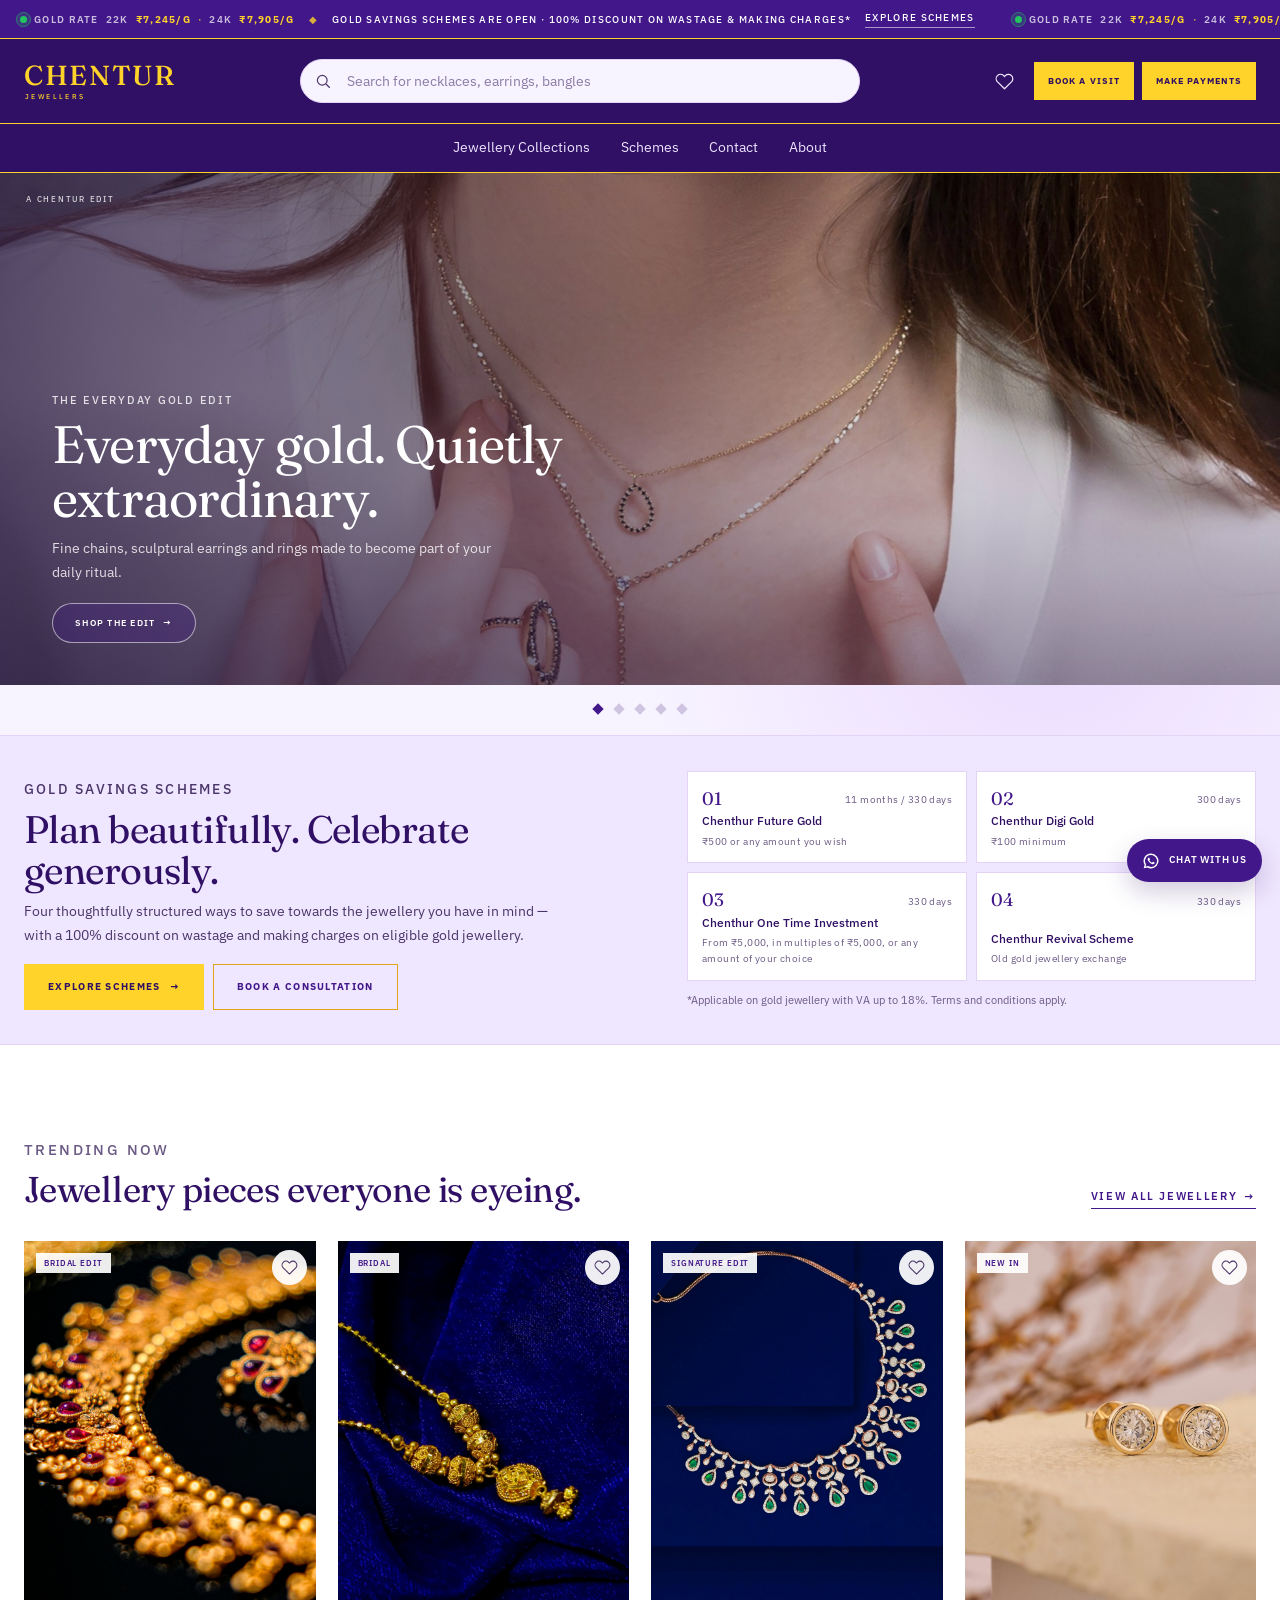
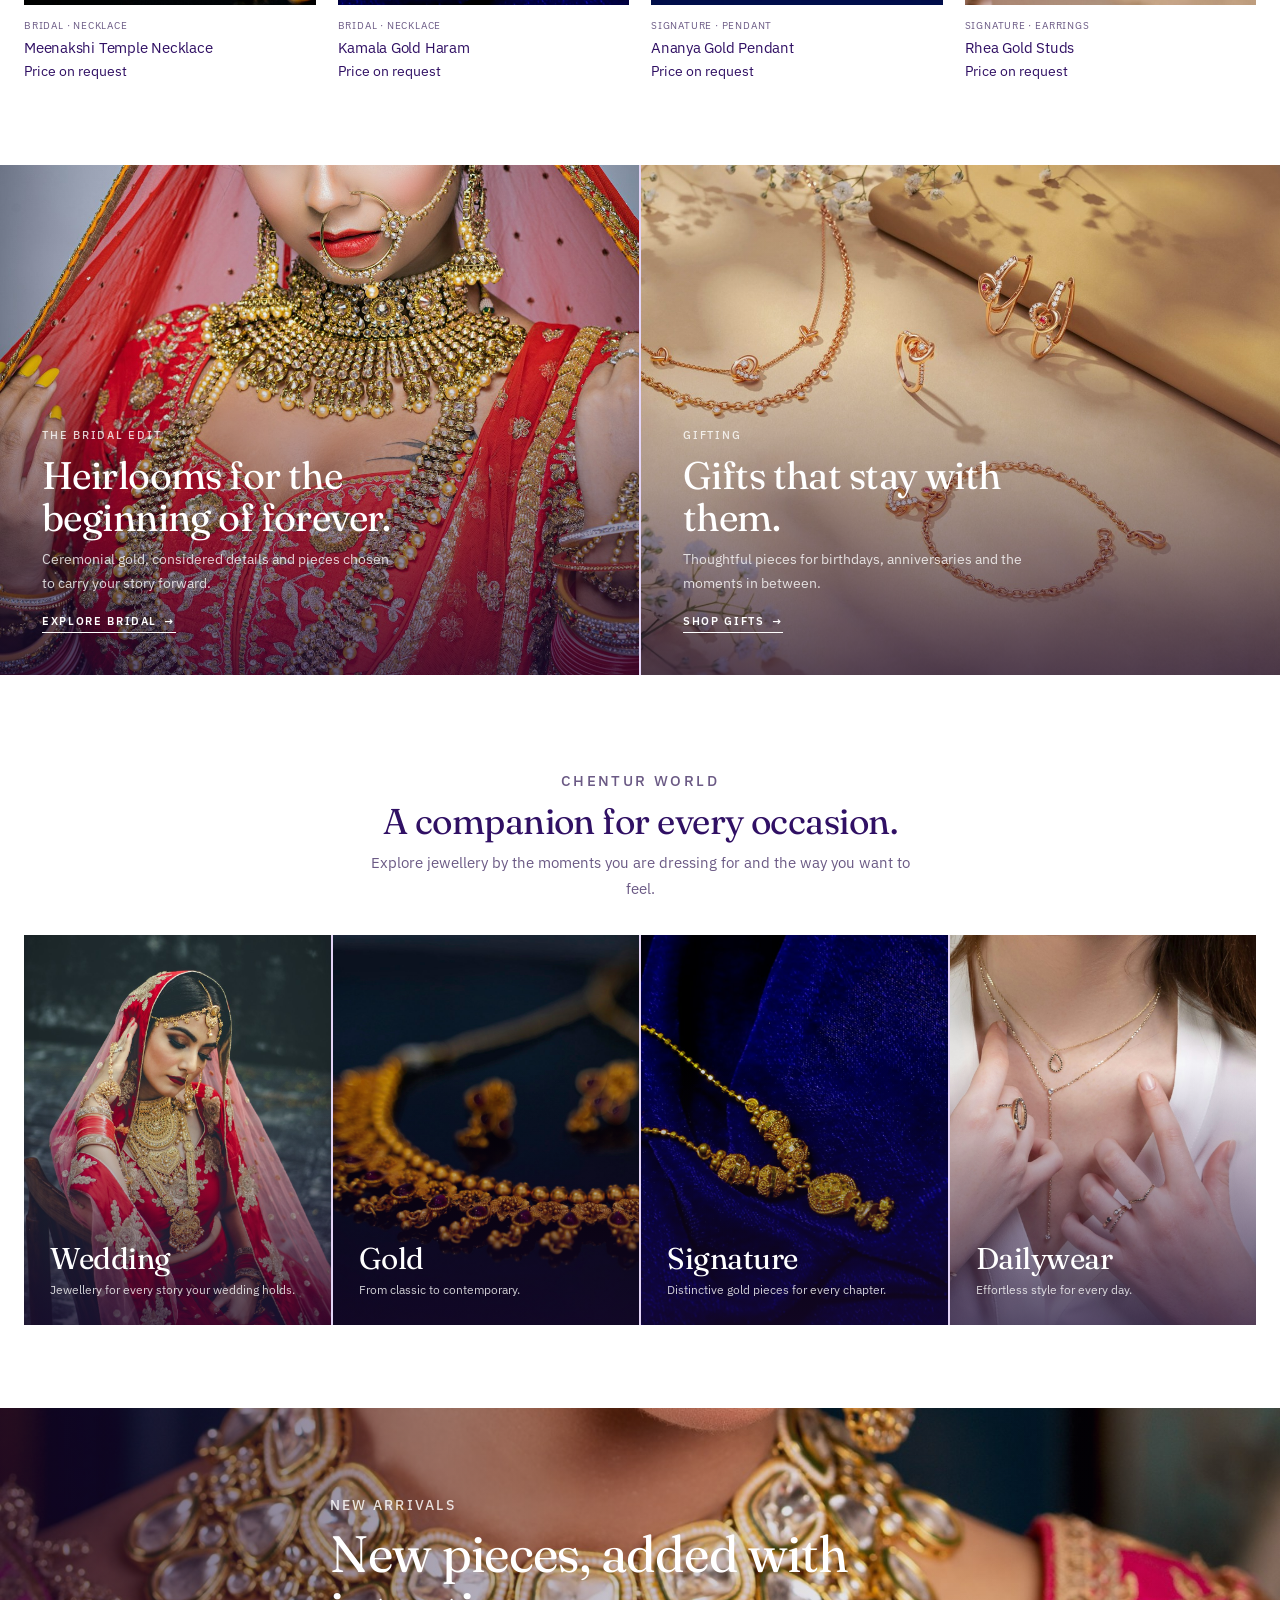
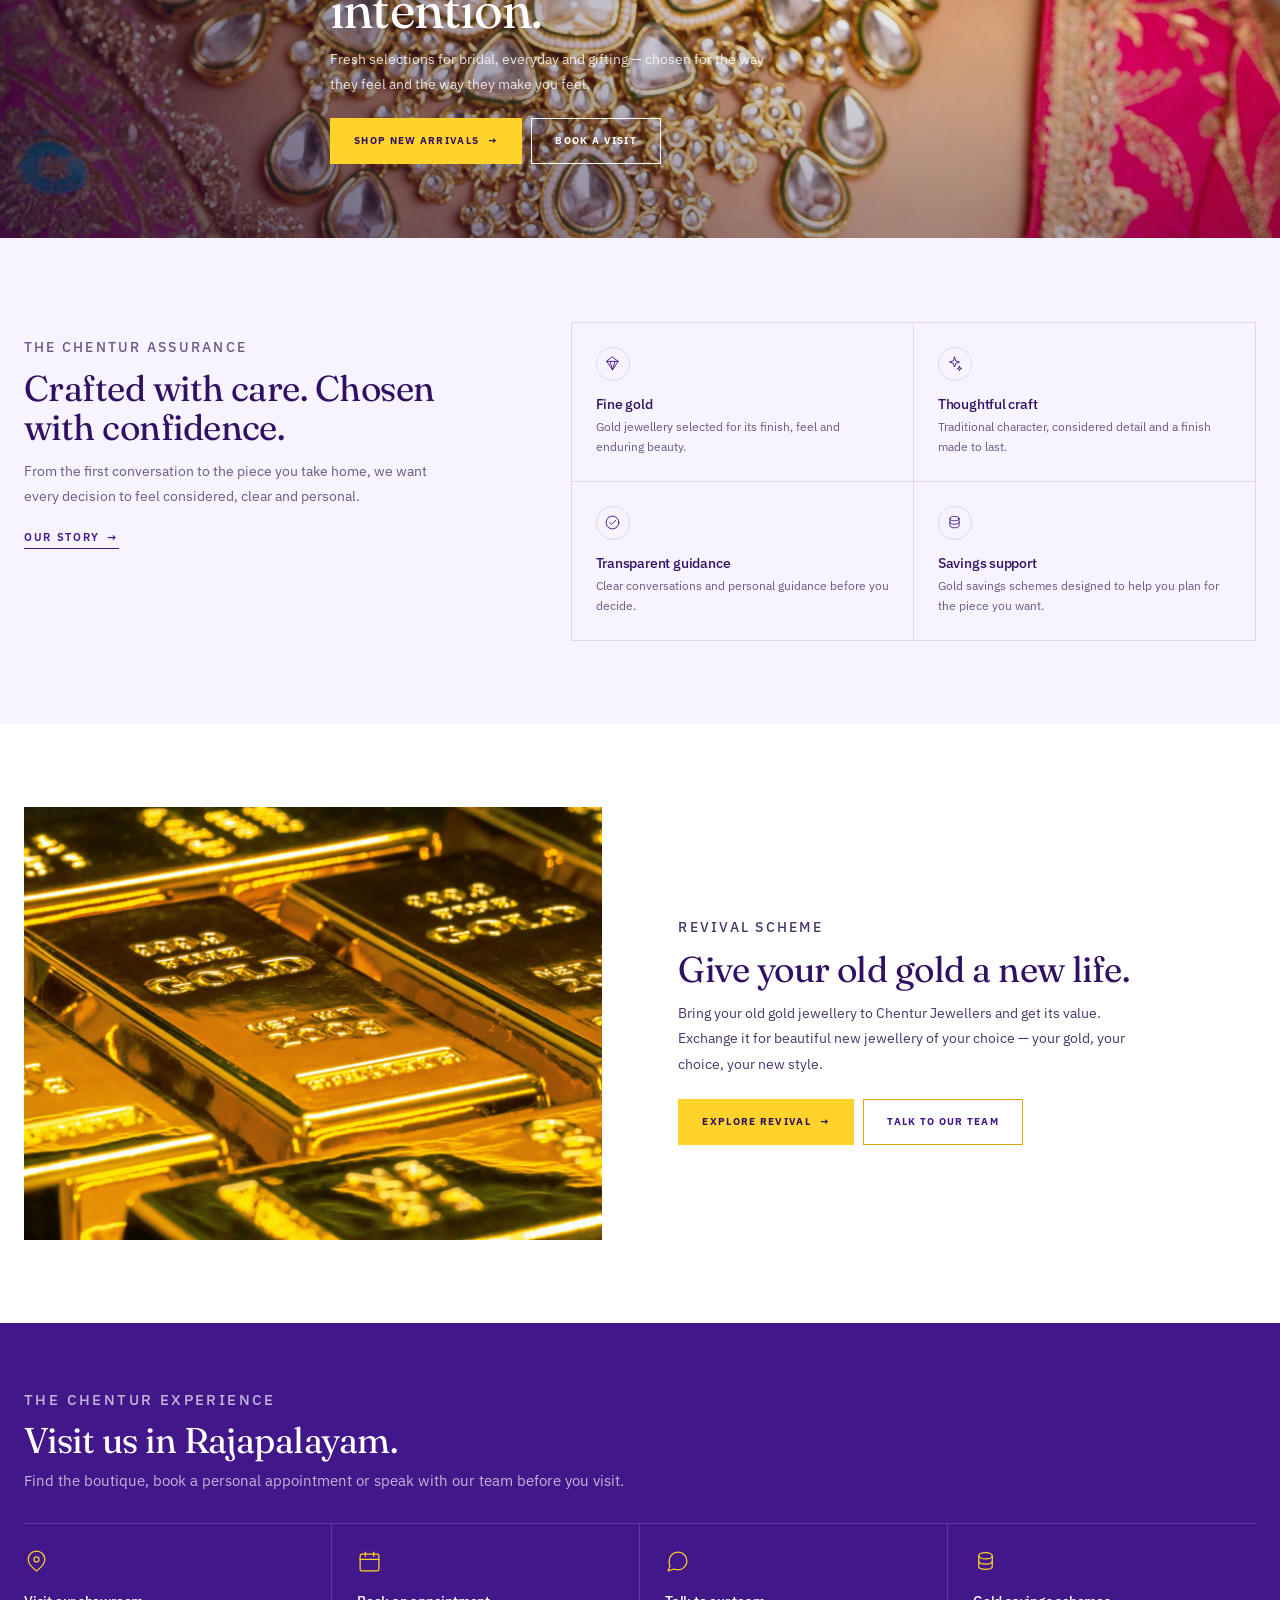
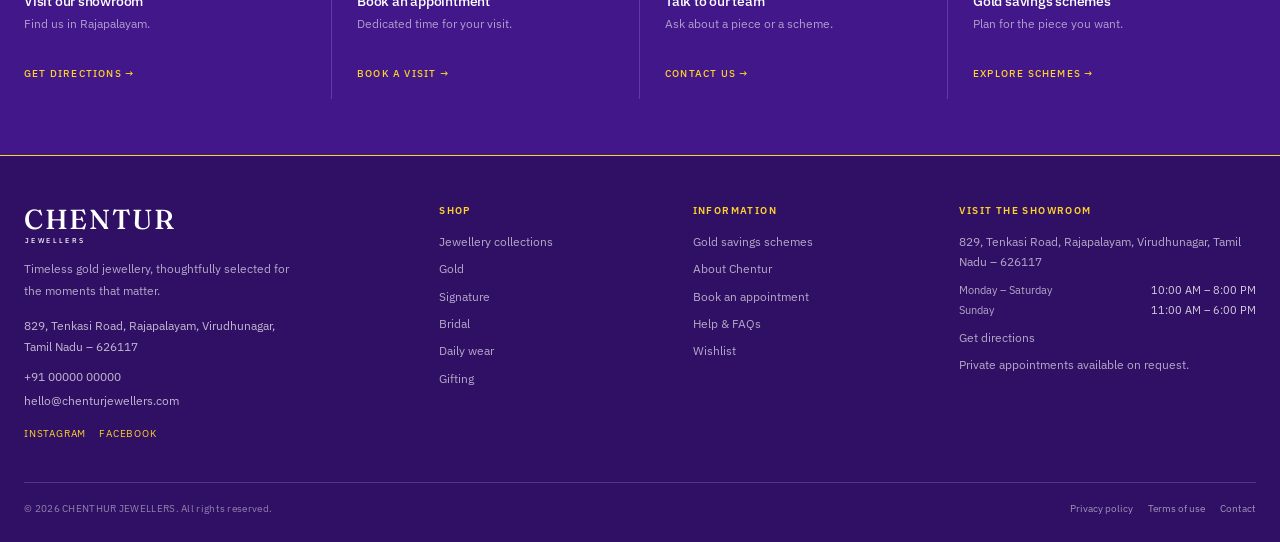
==== index.html @ 298011eb "Initial website upload" ====
<!DOCTYPE html>
<html lang="en">
<head>
  <meta charset="UTF-8">
  <meta name="viewport" content="width=device-width, initial-scale=1.0">
  <meta name="description" content="Chentur Jewellers, Rajapalayam — fine gold jewellery, bridal collections, everyday pieces and gold savings schemes.">
  <meta property="og:title" content="Chentur Jewellers | Fine Gold Jewellery">
  <meta property="og:description" content="Timeless gold jewellery, thoughtfully selected for the moments that matter.">
  <meta property="og:type" content="website">
  <title>Chentur Jewellers | Fine Gold Jewellery, Rajapalayam</title>
  <link rel="icon" type="image/svg+xml" href="assets/images/favicon.svg">
  <link rel="preconnect" href="https://fonts.googleapis.com">
  <link rel="preconnect" href="https://fonts.gstatic.com" crossorigin>
  <link rel="preload" as="image" href="assets/images/home/hero-model-wide.jpg" media="(min-width: 761px)">
  <link rel="preload" as="image" href="assets/images/home/hero-model-mobile.jpg" media="(max-width: 760px)">
  <link href="https://fonts.googleapis.com/css2?family=Fraunces:ital,opsz,wght@0,9..144,400;0,9..144,500;0,9..144,600;1,9..144,400&family=IBM+Plex+Sans:wght@300;400;500;600&family=Nunito+Sans:wght@400;600;700&display=swap" rel="stylesheet">
  <link rel="stylesheet" href="assets/css/main.css">
  <script src="assets/js/content.js" defer></script>
  <script src="assets/js/app.js" defer></script>
</head>
<body data-page="home">
  <div id="site-header"></div>

  <main id="main">
    <section class="hero-carousel" data-hero-carousel aria-roledescription="carousel" aria-label="Featured collections">
      <h1 class="visually-hidden">Fine gold jewellery at Chentur Jewellers, Rajapalayam.</h1>
      <div class="hero-carousel__viewport" data-hero-viewport>
        <div class="hero-track" data-hero-track></div>
      </div>
      <div class="hero-footer">
        <div class="hero-dots" data-hero-dots></div>
        <button class="hero-pause" type="button" data-hero-pause aria-label="Pause automatic slideshow" aria-pressed="false"></button>
      </div>
    </section>

    <section class="scheme-banner">
      <div class="container scheme-banner__inner">
        <div class="scheme-banner__copy">
          <p class="eyebrow">Gold savings schemes</p>
          <h2>Plan beautifully. Celebrate generously.</h2>
          <p>Four thoughtfully structured ways to save towards the jewellery you have in mind — with a 100% discount on wastage and making charges on eligible gold jewellery.</p>
          <div class="scheme-banner__actions">
            <a class="btn btn--primary" href="schemes.html">Explore schemes <span aria-hidden="true">→</span></a>
            <a class="btn btn--outline" href="contact.html">Book a consultation</a>
          </div>
        </div>
        <div>
          <div class="scheme-mini-grid" data-scheme-mini></div>
          <p class="scheme-band-note">*Applicable on gold jewellery with VA up to 18%. Terms and conditions apply.</p>
        </div>
      </div>
    </section>

    <section class="section">
      <div class="container">
        <div class="section-head">
          <div class="section-head__copy">
            <p class="eyebrow">Trending now</p>
            <h2>Jewellery pieces everyone is eyeing.</h2>
          </div>
          <a class="text-link" href="collections.html">View all jewellery <span aria-hidden="true">→</span></a>
        </div>
        <div class="product-rail" data-product-rail="featured"></div>
      </div>
    </section>

    <section class="editorial-duo">
      <a class="editorial-card" href="collections.html?filter=Bridal">
        <img src="assets/images/editorial/bridal.jpg" alt="Bride wearing traditional gold jewellery" width="1200" height="1500" loading="lazy">
        <span class="editorial-card__content">
          <span class="eyebrow">The bridal edit</span>
          <h2>Heirlooms for the beginning of forever.</h2>
          <p>Ceremonial gold, considered details and pieces chosen to carry your story forward.</p>
          <span class="text-link text-link--light">Explore bridal <span aria-hidden="true">→</span></span>
        </span>
      </a>
      <a class="editorial-card" href="collections.html?filter=Gifting">
        <img src="assets/images/editorial/gifting.jpg" alt="Rose gold jewellery set styled with flowers" width="1200" height="900" loading="lazy">
        <span class="editorial-card__content">
          <span class="eyebrow">Gifting</span>
          <h2>Gifts that stay with them.</h2>
          <p>Thoughtful pieces for birthdays, anniversaries and the moments in between.</p>
          <span class="text-link text-link--light">Shop gifts <span aria-hidden="true">→</span></span>
        </span>
      </a>
    </section>

    <section class="section">
      <div class="container">
        <div class="section-head section-head--center">
          <p class="eyebrow">Chentur World</p>
          <h2>A companion for every occasion.</h2>
          <p>Explore jewellery by the moments you are dressing for and the way you want to feel.</p>
        </div>
        <div class="world-grid" data-world></div>
      </div>
    </section>

    <section class="new-arrivals">
      <div class="new-arrivals__media">
        <img src="assets/images/editorial/new-arrivals.jpg" alt="Woman wearing traditional Indian jewellery" width="1600" height="900" loading="lazy">
      </div>
      <div class="new-arrivals__overlay"></div>
      <div class="container new-arrivals__content">
        <p class="eyebrow eyebrow--light">New arrivals</p>
        <h2>New pieces, added with intention.</h2>
        <p>Fresh selections for bridal, everyday and gifting — chosen for the way they feel and the way they make you feel.</p>
        <div class="new-arrivals__actions">
          <a class="btn btn--primary" href="collections.html?sort=newest">Shop new arrivals <span aria-hidden="true">→</span></a>
          <a class="btn btn--light" href="contact.html">Book a visit</a>
        </div>
      </div>
    </section>

    <section class="section assurance-section">
      <div class="container assurance-grid">
        <div class="assurance-intro">
          <p class="eyebrow">The Chentur assurance</p>
          <h2>Crafted with care. Chosen with confidence.</h2>
          <p>From the first conversation to the piece you take home, we want every decision to feel considered, clear and personal.</p>
          <a class="text-link" href="about.html">Our story <span aria-hidden="true">→</span></a>
        </div>
        <div class="assurance-list" data-assurance></div>
      </div>
    </section>

    <section class="section">
      <div class="container revival-grid">
        <div class="revival-media">
          <img src="assets/images/editorial/exchange.jpg" alt="Gold bars on a dark surface" width="1200" height="900" loading="lazy">
        </div>
        <div class="revival-copy">
          <p class="eyebrow">Revival scheme</p>
          <h2>Give your old gold a new life.</h2>
          <p>Bring your old gold jewellery to Chentur Jewellers and get its value. Exchange it for beautiful new jewellery of your choice — your gold, your choice, your new style.</p>
          <div class="revival-actions">
            <a class="btn btn--primary" href="schemes.html#revival">Explore Revival <span aria-hidden="true">→</span></a>
            <a class="btn btn--outline" href="contact.html">Talk to our team</a>
          </div>
        </div>
      </div>
    </section>

    <section class="experience-section">
      <div class="container">
        <div class="section-head">
          <div class="section-head__copy">
            <p class="eyebrow">The Chentur experience</p>
            <h2>Visit us in Rajapalayam.</h2>
            <p>Find the boutique, book a personal appointment or speak with our team before you visit.</p>
          </div>
        </div>
        <div class="experience-grid" data-experience></div>
      </div>
    </section>
  </main>

  <div id="site-footer"></div>
</body>
</html>
---- assets/css/main.css ----
:root {
  --white: #ffffff;
  --paper: #ffffff;
  --cream: #F7F3FF;
  --sand: #EFE6FF;
  --maroon: #42178A;
  --maroon-dark: #6025B5;
  --maroon-deep: #301064;
  --gold: #FFD329;
  --gold-light: #FFD329;
  --ink: #301064;
  --ink-soft: #4A3568;
  --muted: #6B5A85;
  --line: #E3D4F6;
  --line-soft: #F0E8FA;
  --line-dark: rgba(217, 181, 255, 0.22);
  --serif: "Fraunces", Georgia, "Times New Roman", serif;
  --sans: "IBM Plex Sans", "Segoe UI", Tahoma, sans-serif;
  --nav: "Nunito Sans", "IBM Plex Sans", "Segoe UI", sans-serif;
  --container: 1320px;
  --ease: cubic-bezier(0.22, 1, 0.36, 1);
  --shadow-header: 0 4px 24px rgba(48, 16, 100, 0.08);
  --shadow-menu: 0 20px 44px rgba(48, 16, 100, 0.12);
}

*,
*::before,
*::after {
  box-sizing: border-box;
}

html {
  scroll-behavior: smooth;
}

body {
  margin: 0;
  background: var(--white);
  color: var(--ink);
  font-family: var(--sans);
  font-size: 16px;
  font-weight: 400;
  line-height: 1.65;
  -webkit-font-smoothing: antialiased;
  text-rendering: optimizeLegibility;
}

body.menu-open,
body.search-open,
body.filters-open {
  overflow: hidden;
}

h1,
h2,
h3,
h4,
p,
figure,
blockquote,
dl,
dd {
  margin: 0;
}

h1,
h2,
h3,
h4 {
  color: inherit;
  font-family: var(--serif);
  font-weight: 400;
  line-height: 1.08;
  letter-spacing: -0.015em;
}

h1 {
  font-size: clamp(2.6rem, 4.8vw, 4.8rem);
}

h2 {
  font-size: clamp(1.8rem, 2.8vw, 2.8rem);
}

h3 {
  font-size: clamp(1.2rem, 1.8vw, 1.6rem);
}

a {
  color: inherit;
  text-decoration: none;
}

img,
svg {
  display: block;
  max-width: 100%;
}

button,
input,
select,
textarea {
  font: inherit;
}

button {
  color: inherit;
}

button,
a {
  -webkit-tap-highlight-color: transparent;
}

::selection {
  background: var(--maroon);
  color: var(--white);
}

:focus-visible {
  outline: 2px solid var(--maroon);
  outline-offset: 3px;
}

[id] {
  scroll-margin-top: 150px;
}

.container {
  width: min(calc(100% - 48px), var(--container));
  margin-inline: auto;
}

.section {
  padding-block: clamp(56px, 6.5vw, 88px);
}

.section--cream {
  background: var(--cream);
}

.section--sand {
  background: var(--sand);
}

.section--maroon {
  background: var(--maroon-deep);
  color: var(--white);
}

.section-head {
  display: flex;
  align-items: flex-end;
  justify-content: space-between;
  gap: 24px;
  margin-bottom: 32px;
}

.section-head__copy {
  max-width: 620px;
}

.section-head__copy h2 {
  margin-top: 8px;
}

.section-head__copy p {
  margin-top: 8px;
  color: var(--muted);
  font-size: 15px;
  line-height: 1.7;
}

.section-head--center {
  display: block;
  max-width: 720px;
  margin: 0 auto 34px;
  text-align: center;
}

.section-head--center h2 {
  margin-top: 8px;
}

.section-head--center p {
  margin: 10px auto 0;
  max-width: 560px;
  color: var(--muted);
  font-size: 15px;
  line-height: 1.7;
}

.eyebrow {
  color: var(--maroon);
  font-family: var(--sans);
  font-size: 11px;
  font-weight: 500;
  letter-spacing: 0.16em;
  line-height: 1.5;
  text-transform: uppercase;
}

.eyebrow--light {
  color: rgba(255, 255, 255, 0.82);
}

.lede {
  color: var(--ink-soft);
  font-size: clamp(1rem, 1.25vw, 1.08rem);
  line-height: 1.8;
}

.text-link {
  display: inline-flex;
  align-items: center;
  gap: 7px;
  border-bottom: 1px solid currentColor;
  color: var(--maroon);
  font-family: var(--sans);
  font-size: 11px;
  font-weight: 600;
  letter-spacing: 0.15em;
  line-height: 1.3;
  padding-bottom: 4px;
  text-transform: uppercase;
  transition: gap 0.3s var(--ease), color 0.3s var(--ease);
}

.text-link:hover {
  gap: 11px;
  color: var(--maroon-dark);
}

.text-link--light {
  color: var(--white);
}

.text-link--light:hover {
  color: var(--gold-light);
}

.btn {
  display: inline-flex;
  align-items: center;
  justify-content: center;
  gap: 9px;
  min-height: 46px;
  padding: 12px 23px;
  border: 1px solid transparent;
  border-radius: 0;
  background: transparent;
  color: var(--ink);
  cursor: pointer;
  font-family: var(--sans);
  font-size: 10px;
  font-weight: 700;
  letter-spacing: 0.13em;
  line-height: 1.2;
  text-align: center;
  text-transform: uppercase;
  transition:
    background-color 0.3s var(--ease),
    border-color 0.3s var(--ease),
    color 0.3s var(--ease),
    transform 0.3s var(--ease);
}

.btn span {
  transition: transform 0.3s var(--ease);
}

.btn:hover span[aria-hidden="true"] {
  transform: translateX(3px);
}

.btn--primary {
  background: var(--gold);
  border-color: var(--gold);
  color: var(--maroon-deep);
}

.btn--primary:hover {
  background: #DFA51B;
  border-color: #DFA51B;
}

.btn--outline {
  border-color: #DFA51B;
  color: var(--maroon);
}

.btn--outline:hover {
  background: var(--maroon);
  color: var(--white);
}

.btn--light {
  border-color: var(--white);
  color: var(--white);
}

.btn--light:hover {
  background: var(--gold);
  border-color: var(--gold);
  color: var(--maroon-deep);
}

.btn--outline-light {
  border-color: rgba(255, 255, 255, 0.56);
  color: var(--white);
}

.btn--outline-light:hover {
  background: var(--gold);
  border-color: var(--gold);
  color: var(--maroon-deep);
}

.btn--small {
  min-height: 38px;
  padding: 9px 16px;
  font-size: 9px;
}

.btn--block {
  width: 100%;
}

.skip-link {
  position: fixed;
  top: 12px;
  left: 12px;
  z-index: 999;
  transform: translateY(-180%);
  background: var(--white);
  color: var(--ink);
  padding: 10px 14px;
  font-size: 11px;
  letter-spacing: 0.1em;
  text-transform: uppercase;
  transition: transform 0.2s ease;
}

.skip-link:focus {
  transform: translateY(0);
}

#site-header {
  display: contents;
}

.announcement {
  position: relative;
  overflow: hidden;
  border-bottom: 1px solid var(--gold);
  background: var(--maroon);
  color: var(--white);
  font-size: 10px;
  font-weight: 500;
  letter-spacing: 0.13em;
  line-height: 1.5;
  text-transform: uppercase;
}

.announcement__viewport {
  overflow: hidden;
  width: 100%;
}

.announcement__track {
  display: flex;
  width: max-content;
  animation: announcement-scroll 34s linear infinite;
  will-change: transform;
}

.announcement:hover .announcement__track,
.announcement:focus-within .announcement__track {
  animation-play-state: paused;
}

.announcement__group {
  display: flex;
  flex: 0 0 auto;
  align-items: center;
  gap: 14px;
  min-height: 38px;
  padding-inline: 20px;
  white-space: nowrap;
}

.announcement__item,
.announcement__rate {
  display: inline-flex;
  align-items: center;
  gap: 7px;
}

.announcement__rate {
  color: var(--gold);
  font-weight: 600;
}

.announcement__rate strong {
  color: var(--gold);
  font-weight: 700;
}

.announcement__rate-label {
  color: var(--white);
  opacity: 0.72;
}

.announcement__sep {
  color: var(--gold);
  opacity: 0.8;
}

.announcement a {
  flex: 0 0 auto;
  border-bottom: 1px solid rgba(255, 255, 255, 0.55);
  padding-bottom: 2px;
}

.announcement a:hover {
  color: var(--gold-light);
}

.announcement__rate-dot {
  position: relative;
  display: inline-block;
  width: 7px;
  height: 7px;
  flex: 0 0 auto;
  border-radius: 50%;
  background: #22C55E;
  box-shadow: 0 0 0 3px rgba(34, 197, 94, 0.18);
  animation: rate-dot-blink 1.6s ease-in-out infinite;
}

.announcement__rate-dot::before {
  position: absolute;
  inset: -4px;
  border: 1px solid rgba(34, 197, 94, 0.62);
  border-radius: 50%;
  content: "";
  animation: rate-dot-ring 1.6s ease-out infinite;
}

@keyframes announcement-scroll {
  from {
    transform: translate3d(0, 0, 0);
  }

  to {
    transform: translate3d(-33.3333%, 0, 0);
  }
}

@keyframes rate-dot-blink {
  0%,
  100% {
    opacity: 1;
    box-shadow: 0 0 0 3px rgba(34, 197, 94, 0.18);
  }

  50% {
    opacity: 0.45;
    box-shadow: 0 0 0 5px rgba(34, 197, 94, 0.06);
  }
}

@keyframes rate-dot-ring {
  0% {
    transform: scale(0.65);
    opacity: 0.9;
  }

  70%,
  100% {
    transform: scale(1.6);
    opacity: 0;
  }
}

.site-header {
  position: sticky;
  top: 0;
  z-index: 100;
  background: var(--maroon-deep);
  border-bottom: 1px solid var(--gold);
  transition: box-shadow 0.3s var(--ease);
}

.site-header.is-scrolled {
  box-shadow: var(--shadow-header);
}

.header-main {
  height: 84px;
}

.header-main__inner {
  position: relative;
  display: grid;
  grid-template-columns: auto minmax(240px, 1fr) auto;
  align-items: center;
  gap: clamp(20px, 3vw, 44px);
  height: 100%;
}

.brand {
  display: inline-flex;
  flex-direction: column;
  align-items: flex-start;
  color: var(--gold);
  line-height: 1;
}

.brand__name {
  font-family: var(--serif);
  font-size: 1.72rem;
  font-weight: 500;
  letter-spacing: 0.06em;
  line-height: 0.95;
  text-transform: uppercase;
}

.brand__sub {
  margin-top: 5px;
  padding-left: 1px;
  font-family: var(--sans);
  font-size: 7px;
  font-weight: 500;
  letter-spacing: 0.34em;
  line-height: 1;
  text-transform: uppercase;
}

.brand--footer {
  color: var(--white);
}

.header-search {
  position: relative;
  width: min(100%, 560px);
  justify-self: center;
}

.header-search__form {
  display: flex;
  align-items: center;
  height: 44px;
  border: 1px solid var(--line);
  border-radius: 999px;
  background: #F7F3FF;
  overflow: hidden;
}

.header-search__form:focus-within {
  border-color: var(--maroon);
}

.header-search__icon {
  display: grid;
  width: 44px;
  height: 44px;
  flex: 0 0 auto;
  place-items: center;
  border: 0;
  background: transparent;
  color: var(--ink-soft);
  cursor: pointer;
}

.header-search__icon svg {
  width: 18px;
  height: 18px;
  fill: none;
  stroke: currentColor;
  stroke-width: 1.6;
}

.header-search__input {
  width: 100%;
  height: 100%;
  border: 0;
  background: transparent;
  color: var(--ink);
  font-family: var(--sans);
  font-size: 14px;
  outline: 0;
}

.header-search__input::placeholder {
  color: #8C7BA6;
}

.header-search__submit {
  display: none;
}

.search-suggestions {
  position: absolute;
  top: calc(100% + 8px);
  right: 0;
  left: 0;
  z-index: 20;
  display: none;
  max-height: 440px;
  overflow-y: auto;
  border: 1px solid var(--line);
  background: var(--white);
  box-shadow: var(--shadow-menu);
}

.search-suggestions.is-open {
  display: block;
}

.search-suggestion {
  display: flex;
  align-items: center;
  gap: 13px;
  padding: 11px 14px;
  border-bottom: 1px solid var(--line-soft);
  transition: background-color 0.2s ease;
}

.search-suggestion:last-child {
  border-bottom: 0;
}

.search-suggestion:hover {
  background: var(--cream);
}

.search-suggestion img {
  width: 46px;
  height: 56px;
  object-fit: cover;
  background: var(--sand);
}

.search-suggestion span {
  display: flex;
  flex-direction: column;
  gap: 3px;
}

.search-suggestion strong {
  font-family: var(--sans);
  font-size: 13px;
  font-weight: 500;
}

.search-suggestion small {
  color: var(--muted);
  font-size: 11px;
}

.search-suggestion__empty {
  padding: 16px;
  color: var(--muted);
  font-size: 13px;
}

.header-actions {
  display: flex;
  align-items: center;
  gap: 3px;
}

.icon-btn {
  position: relative;
  display: grid;
  width: 42px;
  height: 42px;
  place-items: center;
  border: 0;
  border-radius: 50%;
  background: transparent;
  color: #F3ECFF;
  cursor: pointer;
  transition: background-color 0.25s ease, color 0.25s ease;
}

.icon-btn--search {
  display: none;
}

.icon-btn:hover {
  background: var(--cream);
  color: var(--maroon);
}

.icon-btn svg {
  width: 19px;
  height: 19px;
  fill: none;
  stroke: currentColor;
  stroke-linecap: round;
  stroke-linejoin: round;
  stroke-width: 1.5;
}

.wishlist-count {
  position: absolute;
  top: 5px;
  right: 4px;
  display: grid;
  min-width: 16px;
  height: 16px;
  padding: 0 4px;
  place-items: center;
  border-radius: 999px;
  background: var(--gold);
  color: var(--maroon-deep);
  font-size: 9px;
  font-weight: 600;
  line-height: 1;
}

.wishlist-count[hidden] {
  display: none;
}

.header-visit {
  display: inline-flex;
  align-items: center;
  gap: 7px;
  min-height: 38px;
  margin-left: 5px;
  padding: 8px 14px;
  background: var(--gold);
  color: var(--maroon-deep);
  font-size: 9px;
  font-weight: 700;
  letter-spacing: 0.12em;
  text-transform: uppercase;
  transition: background-color 0.25s ease;
}

.header-visit:hover {
  background: #DFA51B;
}

.header-nav {
  border-top: 1px solid var(--gold);
}

.main-nav {
  display: flex;
  align-items: center;
  justify-content: center;
  gap: clamp(18px, 2.4vw, 34px);
  min-height: 48px;
  margin: 0;
  padding: 0;
  list-style: none;
}

.nav-item {
  display: flex;
  align-items: center;
  height: 48px;
}

.nav-item--has-menu {
  position: static;
}

.nav-link {
  display: inline-flex;
  align-items: center;
  gap: 6px;
  height: 100%;
  border-bottom: 2px solid transparent;
  color: #EDE4FF;
  font-family: var(--sans);
  font-size: 14px;
  font-weight: 400;
  line-height: 1;
  transition: color 0.25s ease, border-color 0.25s ease;
}

.nav-link:hover,
.nav-link[aria-current="page"] {
  color: var(--gold);
  border-bottom-color: var(--gold);
}

.nav-link__badge {
  color: var(--gold);
  font-size: 7px;
  font-weight: 700;
  letter-spacing: 0.08em;
  text-transform: uppercase;
  transform: translateY(-5px);
}

.mega-menu {
  position: absolute;
  top: 100%;
  right: 0;
  left: 0;
  z-index: 5;
  visibility: hidden;
  border-top: 1px solid var(--line-soft);
  border-bottom: 1px solid var(--line);
  background: var(--white);
  box-shadow: var(--shadow-menu);
  opacity: 0;
  transform: translateY(6px);
  transition:
    opacity 0.24s ease,
    transform 0.24s ease,
    visibility 0.24s;
}

.nav-item--has-menu:hover .mega-menu,
.nav-item--has-menu:focus-within .mega-menu {
  visibility: visible;
  opacity: 1;
  transform: translateY(0);
}

.mega-menu__inner {
  display: grid;
  grid-template-columns: minmax(0, 0.8fr) minmax(0, 0.8fr) minmax(250px, 0.7fr);
  gap: clamp(32px, 6vw, 80px);
  padding-block: 34px;
}

.mega-menu__column h3 {
  margin-bottom: 13px;
  color: var(--maroon);
  font-family: var(--sans);
  font-size: 10px;
  font-weight: 600;
  letter-spacing: 0.15em;
  line-height: 1.5;
  text-transform: uppercase;
}

.mega-menu__links {
  display: flex;
  flex-direction: column;
  align-items: flex-start;
  gap: 8px;
}

.mega-menu__links a {
  color: var(--ink-soft);
  font-size: 13px;
  line-height: 1.5;
  transition: color 0.2s ease, padding-left 0.2s ease;
}

.mega-menu__links a:hover {
  padding-left: 4px;
  color: var(--maroon);
}

.mega-menu__feature {
  position: relative;
  display: block;
  height: 262px;
  overflow: hidden;
  background: var(--sand);
}

.mega-menu__feature img {
  position: absolute;
  inset: 0;
  width: 100%;
  height: 100%;
  object-fit: cover;
  transition: transform 0.7s var(--ease);
}

.mega-menu__feature:hover img {
  transform: scale(1.035);
}

.mega-menu__feature::after {
  position: absolute;
  inset: 0;
  background: linear-gradient(0deg, rgba(24, 8, 48, 0.64), transparent 72%);
  content: "";
}

.mega-menu__feature-copy {
  position: absolute;
  right: 20px;
  bottom: 20px;
  left: 20px;
  z-index: 1;
  color: var(--white);
}

.mega-menu__feature-copy .eyebrow {
  color: rgba(255, 255, 255, 0.8);
  font-size: 9px;
}

.mega-menu__feature-copy h4 {
  margin-top: 5px;
  font-size: 22px;
  line-height: 1.1;
}

.nav-toggle {
  display: none;
  width: 40px;
  height: 40px;
  padding: 0;
  border: 0;
  background: transparent;
  color: #F3ECFF;
  cursor: pointer;
}

.nav-toggle span {
  display: block;
  width: 21px;
  height: 1px;
  margin: 5px auto;
  background: currentColor;
  transition:
    transform 0.3s var(--ease),
    opacity 0.3s var(--ease);
}

body.menu-open .nav-toggle span:nth-child(1) {
  transform: translateY(6px) rotate(45deg);
}

body.menu-open .nav-toggle span:nth-child(2) {
  opacity: 0;
}

body.menu-open .nav-toggle span:nth-child(3) {
  transform: translateY(-6px) rotate(-45deg);
}

.mobile-drawer {
  position: fixed;
  inset: 0;
  z-index: 90;
  visibility: hidden;
  overflow-y: auto;
  background: var(--white);
  color: var(--ink);
  opacity: 0;
  transform: translateX(-20px);
  transition:
    opacity 0.35s var(--ease),
    transform 0.35s var(--ease),
    visibility 0.35s;
}

body.menu-open .mobile-drawer {
  visibility: visible;
  opacity: 1;
  transform: translateX(0);
}

.mobile-drawer__inner {
  display: flex;
  flex-direction: column;
  min-height: 100vh;
  width: min(calc(100% - 40px), 440px);
  padding: 118px 20px 30px;
}

.mobile-search {
  display: flex;
  align-items: center;
  height: 46px;
  margin-bottom: 22px;
  border: 1px solid var(--line);
  border-radius: 999px;
  background: #F7F3FF;
}

.mobile-search input {
  width: 100%;
  height: 100%;
  padding: 0 15px;
  border: 0;
  background: transparent;
  outline: 0;
  font-size: 14px;
}

.mobile-search button {
  display: grid;
  width: 44px;
  height: 44px;
  place-items: center;
  border: 0;
  background: transparent;
  color: var(--ink-soft);
  cursor: pointer;
}

.mobile-search svg {
  width: 17px;
  height: 17px;
  fill: none;
  stroke: currentColor;
  stroke-width: 1.6;
}

.mobile-nav {
  border-top: 1px solid var(--line);
}

.mobile-nav__group {
  border-bottom: 1px solid var(--line);
}

.mobile-nav__group > summary,
.mobile-nav__link {
  display: flex;
  align-items: center;
  justify-content: space-between;
  gap: 15px;
  padding: 15px 0;
  color: var(--ink);
  font-family: var(--sans);
  font-size: 15px;
  font-weight: 500;
  line-height: 1.4;
  list-style: none;
  cursor: pointer;
}

.mobile-nav__group > summary::-webkit-details-marker {
  display: none;
}

.mobile-nav__group > summary .nav-link__badge {
  margin-right: auto;
  margin-left: 8px;
}

.mobile-nav__group > summary::after {
  width: 7px;
  height: 7px;
  border-right: 1px solid currentColor;
  border-bottom: 1px solid currentColor;
  transform: rotate(45deg);
  content: "";
  transition: transform 0.25s ease;
}

.mobile-nav__group[open] > summary::after {
  transform: rotate(225deg);
}

.mobile-nav__sub {
  display: flex;
  flex-direction: column;
  gap: 7px;
  padding: 0 0 15px 15px;
}

.mobile-nav__sub a {
  color: var(--muted);
  font-size: 13px;
}

.mobile-nav__sub a:hover {
  color: var(--maroon);
}

.mobile-drawer__foot {
  display: flex;
  flex-direction: column;
  gap: 13px;
  margin-top: auto;
  padding-top: 30px;
}

.mobile-drawer__foot p {
  color: var(--muted);
  font-size: 12px;
  line-height: 1.7;
}

.mobile-drawer__foot a {
  color: var(--ink-soft);
  font-size: 13px;
}

.mobile-drawer__foot .btn {
  margin-top: 6px;
  color: var(--maroon-deep);
}

.search-overlay {
  position: fixed;
  inset: 0;
  z-index: 500;
  visibility: hidden;
  background: rgba(24, 8, 48, 0.42);
  opacity: 0;
  transition: opacity 0.25s ease, visibility 0.25s;
}

body.search-open .search-overlay {
  visibility: visible;
  opacity: 1;
}

.search-overlay__panel {
  width: min(calc(100% - 32px), 700px);
  max-height: calc(100vh - 60px);
  margin: 30px auto;
  overflow-y: auto;
  background: var(--white);
}

.search-overlay__head {
  display: flex;
  align-items: center;
  justify-content: space-between;
  gap: 16px;
  padding: 20px 22px;
  border-bottom: 1px solid var(--line);
}

.search-overlay__head h2 {
  font-size: 25px;
}

.search-overlay__close {
  display: grid;
  width: 38px;
  height: 38px;
  place-items: center;
  border: 1px solid var(--line);
  background: transparent;
  color: var(--ink);
  cursor: pointer;
  font-size: 21px;
  line-height: 1;
}

.search-overlay__form {
  padding: 22px;
  border-bottom: 1px solid var(--line);
}

.search-overlay__form .header-search__form {
  height: 50px;
}

.search-overlay__results {
  padding: 10px 22px 22px;
}

.search-overlay__results .search-suggestion {
  padding-inline: 0;
}

.search-overlay__results .search-suggestion img {
  width: 56px;
  height: 70px;
}

.visually-hidden {
  position: absolute;
  width: 1px;
  height: 1px;
  margin: -1px;
  padding: 0;
  overflow: hidden;
  clip: rect(0, 0, 0, 0);
  white-space: nowrap;
  border: 0;
}

[data-reveal] {
  opacity: 0;
  filter: blur(9px);
  transform: translate3d(0, 46px, 0) scale(0.985);
  transition:
    opacity 0.95s cubic-bezier(0.22, 1, 0.36, 1) var(--reveal-delay, 0ms),
    transform 1.15s cubic-bezier(0.22, 1, 0.36, 1) var(--reveal-delay, 0ms),
    filter 0.95s cubic-bezier(0.22, 1, 0.36, 1) var(--reveal-delay, 0ms);
  will-change: opacity, transform, filter;
}

[data-reveal="left"] {
  transform: translate3d(clamp(-26px, -1.6vw, -8px), 18px, 0) scale(0.99);
}

[data-reveal="right"] {
  transform: translate3d(clamp(8px, 1.6vw, 26px), 18px, 0) scale(0.99);
}

[data-reveal="scale"] {
  transform: translate3d(0, 18px, 0) scale(0.94);
}

[data-reveal].is-revealed {
  opacity: 1;
  filter: none;
  transform: none;
  will-change: auto;
}

@media (prefers-reduced-motion: reduce) {
  [data-reveal] {
    opacity: 1;
    filter: none;
    transform: none;
    transition: none;
    will-change: auto;
  }
}

.hero-carousel {
  position: relative;
  overflow: hidden;
  padding: 0 0 12px;
  background:
    radial-gradient(circle at 18% 26%, rgba(255, 255, 255, 0.7), transparent 30%),
    radial-gradient(circle at 82% 78%, rgba(217, 181, 255, 0.38), transparent 36%),
    #F7F3FF;
}

.hero-carousel__viewport {
  width: 100%;
  overflow: hidden;
}

.hero-track {
  display: flex;
  align-items: stretch;
  gap: 0;
  transition: transform 1s cubic-bezier(0.65, 0, 0.35, 1);
  will-change: transform;
}

.hero-slide {
  position: relative;
  display: block;
  flex: 0 0 auto;
  width: 100vw;
  height: min(40vw, calc(100vh - 232px));
  height: min(40vw, calc(100svh - 232px));
  overflow: hidden;
  border-radius: 0;
  background: #EFE6FF;
  color: var(--white);
  cursor: pointer;
}

.hero-slide picture,
.hero-slide img {
  width: 100%;
  height: 100%;
  display: block;
}

.hero-slide img {
  object-fit: cover;
  transition: transform 1.2s var(--ease);
}

.hero-slide:hover img {
  transform: scale(1.015);
}

.hero-slide__scrim {
  position: absolute;
  inset: 0;
  background:
    linear-gradient(90deg, rgba(24, 8, 48, 0.72), rgba(24, 8, 48, 0.3) 48%, rgba(24, 8, 48, 0.04) 76%),
    linear-gradient(0deg, rgba(24, 8, 48, 0.42), transparent 58%);
}

.hero-slide__brand {
  position: absolute;
  top: 22px;
  left: 26px;
  z-index: 2;
  color: rgba(255, 255, 255, 0.8);
  font-family: var(--sans);
  font-size: 8px;
  font-weight: 500;
  letter-spacing: 0.22em;
  line-height: 1;
  text-transform: uppercase;
}

.hero-slide__content {
  position: absolute;
  bottom: 0;
  left: 0;
  z-index: 2;
  max-width: 630px;
  padding: 0 52px 42px;
  opacity: 0;
  pointer-events: none;
  transform: translateY(10px);
  transition:
    opacity 0.45s ease 0.2s,
    transform 0.6s var(--ease) 0.2s;
}

.hero-slide.is-active .hero-slide__content {
  opacity: 1;
  transform: translateY(0);
}

.hero-slide__title {
  max-width: 620px;
  margin-top: 10px;
  color: var(--white);
  font-size: clamp(2.3rem, 4.1vw, 4.2rem);
  line-height: 1.02;
}

.hero-slide__copy {
  max-width: 460px;
  margin-top: 12px;
  color: rgba(255, 255, 255, 0.82);
  font-size: 14px;
  line-height: 1.7;
}

.hero-slide__cta {
  display: inline-flex;
  align-items: center;
  gap: 8px;
  height: 40px;
  margin-top: 18px;
  padding: 0 22px;
  border: 1px solid rgba(255, 255, 255, 0.55);
  border-radius: 999px;
  background: rgba(66, 23, 138, 0.28);
  color: var(--white);
  font-family: var(--sans);
  font-size: 9px;
  font-weight: 600;
  letter-spacing: 0.14em;
  line-height: 1.2;
  text-transform: uppercase;
  transition:
    background-color 0.25s ease,
    border-color 0.25s ease,
    color 0.25s ease;
}

.hero-slide:hover .hero-slide__cta,
.hero-slide:focus-visible .hero-slide__cta {
  border-color: var(--white);
  background: var(--white);
  color: var(--maroon);
}

.hero-footer {
  position: relative;
  display: flex;
  min-height: 38px;
  align-items: center;
  justify-content: center;
  padding-top: 10px;
}

.hero-dots {
  display: flex;
  align-items: center;
  justify-content: center;
  gap: 13px;
  min-height: 12px;
}

.hero-dot {
  width: 8px;
  height: 8px;
  padding: 0;
  border: 0;
  border-radius: 0;
  background: rgba(48, 16, 100, 0.2);
  cursor: pointer;
  transform: rotate(45deg);
  transition: background-color 0.25s ease;
}

.hero-dot:hover {
  background: rgba(48, 16, 100, 0.42);
}

.hero-dot.is-active {
  background: var(--maroon);
}

.hero-pause {
  position: absolute;
  top: 50%;
  right: 24px;
  display: grid;
  width: 28px;
  height: 28px;
  place-items: center;
  border: 1px solid rgba(48, 16, 100, 0.16);
  border-radius: 50%;
  background: transparent;
  color: #6B5A85;
  cursor: pointer;
  opacity: 0;
  pointer-events: none;
  transform: translateY(-50%);
  transition:
    opacity 0.25s ease,
    border-color 0.25s ease,
    color 0.25s ease,
    background-color 0.25s ease;
}

.hero-carousel:hover .hero-pause,
.hero-pause:focus-visible {
  opacity: 1;
  pointer-events: auto;
}

.hero-pause:hover {
  border-color: var(--maroon);
  background: var(--white);
  color: var(--maroon);
}

@media (hover: none) {
  .hero-pause {
    opacity: 0.75;
    pointer-events: auto;
  }
}

.hero-pause svg {
  width: 10px;
  height: 10px;
  fill: currentColor;
}

.scheme-banner {
  padding-block: 34px;
  background: var(--sand);
  border-top: 1px solid var(--line);
  border-bottom: 1px solid var(--line);
}

.scheme-banner__inner {
  display: grid;
  grid-template-columns: minmax(0, 1fr) minmax(0, 0.95fr);
  align-items: center;
  gap: clamp(28px, 5vw, 74px);
}

.scheme-banner__copy h2 {
  max-width: 600px;
  margin-top: 7px;
  font-size: clamp(1.8rem, 3vw, 2.8rem);
}

.scheme-banner__copy p {
  max-width: 540px;
  margin-top: 8px;
  color: var(--ink-soft);
  font-size: 14px;
  line-height: 1.7;
}

.scheme-banner__actions {
  display: flex;
  flex-wrap: wrap;
  gap: 9px;
  margin-top: 17px;
}

.scheme-mini-grid {
  display: grid;
  grid-template-columns: repeat(2, minmax(0, 1fr));
  gap: 9px;
}

.scheme-mini {
  display: flex;
  min-height: 78px;
  flex-direction: column;
  justify-content: space-between;
  padding: 12px 14px;
  border: 1px solid var(--line);
  background: var(--white);
  transition: border-color 0.25s ease, background-color 0.25s ease;
}

.scheme-mini:hover {
  border-color: var(--maroon);
  background: #FBF8FF;
}

.scheme-mini__top {
  display: flex;
  align-items: center;
  justify-content: space-between;
  gap: 8px;
}

.scheme-mini__index {
  color: var(--maroon);
  font-family: var(--serif);
  font-size: 18px;
}

.scheme-mini__name {
  display: block;
  color: var(--ink);
  font-size: 12px;
  font-weight: 500;
  line-height: 1.35;
}

.scheme-mini__duration {
  display: block;
  margin-top: 4px;
  color: var(--muted);
  font-size: 10px;
  letter-spacing: 0.04em;
}

.scheme-band-note {
  margin-top: 11px;
  color: var(--muted);
  font-size: 11px;
  line-height: 1.6;
}

.category-section {
  background: var(--white);
}

.category-strip {
  display: flex;
  flex-wrap: wrap;
  justify-content: center;
  gap: 24px 32px;
}

.category-tile {
  display: flex;
  width: 134px;
  flex-direction: column;
  align-items: center;
  gap: 11px;
  text-align: center;
}

.category-tile__image {
  display: block;
  width: 122px;
  height: 122px;
  overflow: hidden;
  border: 1px solid var(--line);
  border-radius: 50%;
  background: var(--sand);
  transition: border-color 0.3s ease, transform 0.3s var(--ease);
}

.category-tile img {
  width: 100%;
  height: 100%;
  object-fit: cover;
  transition: transform 0.6s var(--ease);
}

.category-tile:hover .category-tile__image {
  transform: translateY(-3px);
  border-color: var(--maroon);
}

.category-tile:hover img {
  transform: scale(1.06);
}

.category-tile__label {
  color: var(--ink);
  font-size: 12px;
  font-weight: 500;
  letter-spacing: 0.06em;
  line-height: 1.4;
  text-transform: uppercase;
}

.product-grid {
  display: grid;
  grid-template-columns: repeat(3, minmax(0, 1fr));
  gap: 32px 22px;
}

.product-rail {
  display: grid;
  grid-template-columns: repeat(4, minmax(0, 1fr));
  gap: 22px;
}

.product-card {
  min-width: 0;
}

.product-card__media {
  position: relative;
  display: block;
  aspect-ratio: 4 / 5;
  overflow: hidden;
  background: #F7F3FF;
}

.product-card__media > a {
  position: absolute;
  inset: 0;
  z-index: 1;
}

.product-card__image {
  position: absolute;
  inset: 0;
  width: 100%;
  height: 100%;
  object-fit: cover;
  transition: opacity 0.55s var(--ease), transform 0.8s var(--ease);
}

.product-card__image--secondary {
  opacity: 0;
}

.product-card__media:hover .product-card__image--primary,
.product-card__media:focus-visible .product-card__image--primary {
  opacity: 0;
}

.product-card__media:hover .product-card__image--secondary,
.product-card__media:focus-visible .product-card__image--secondary {
  opacity: 1;
}

.product-card__badge {
  position: absolute;
  top: 12px;
  left: 12px;
  z-index: 2;
  padding: 5px 8px;
  background: rgba(255, 255, 255, 0.92);
  color: var(--maroon);
  font-size: 8px;
  font-weight: 600;
  letter-spacing: 0.11em;
  line-height: 1.3;
  text-transform: uppercase;
}

.wishlist-btn {
  position: absolute;
  top: 9px;
  right: 9px;
  z-index: 3;
  display: grid;
  width: 35px;
  height: 35px;
  place-items: center;
  border: 0;
  border-radius: 50%;
  background: rgba(255, 255, 255, 0.93);
  color: var(--ink-soft);
  cursor: pointer;
  transition: color 0.25s ease, background-color 0.25s ease, transform 0.25s ease;
}

.wishlist-btn:hover {
  transform: scale(1.05);
  color: var(--maroon);
  background: var(--white);
}

.wishlist-btn svg {
  width: 17px;
  height: 17px;
  fill: none;
  stroke: currentColor;
  stroke-linecap: round;
  stroke-linejoin: round;
  stroke-width: 1.5;
}

.wishlist-btn.is-saved {
  color: var(--maroon);
}

.wishlist-btn.is-saved svg {
  fill: currentColor;
}

.product-card__body {
  padding-top: 13px;
}

.product-card__category {
  color: var(--muted);
  font-size: 10px;
  letter-spacing: 0.08em;
  line-height: 1.5;
  text-transform: uppercase;
}

.product-card__name {
  margin-top: 4px;
  font-family: var(--sans);
  font-size: 15px;
  font-weight: 400;
  line-height: 1.4;
}

.product-card__name a:hover {
  color: var(--maroon);
}

.product-card__price {
  margin-top: 4px;
  color: var(--ink);
  font-size: 14px;
  line-height: 1.4;
}

.product-card__enquire {
  display: inline-flex;
  margin-top: 6px;
  color: var(--maroon);
  font-size: 10px;
  font-weight: 600;
  letter-spacing: 0.09em;
  text-transform: uppercase;
}

.product-card__enquire:hover {
  text-decoration: underline;
}

.editorial-duo {
  display: grid;
  grid-template-columns: repeat(2, minmax(0, 1fr));
  gap: 2px;
  background: var(--line);
}

.editorial-card {
  position: relative;
  display: flex;
  min-height: 510px;
  align-items: flex-end;
  overflow: hidden;
  color: var(--white);
}

.editorial-card img {
  position: absolute;
  inset: 0;
  width: 100%;
  height: 100%;
  object-fit: cover;
  transition: transform 1s var(--ease);
}

.editorial-card:hover img {
  transform: scale(1.04);
}

.editorial-card::after {
  position: absolute;
  inset: 0;
  background: linear-gradient(0deg, rgba(24, 8, 48, 0.7), rgba(24, 8, 48, 0.05) 65%);
  content: "";
}

.editorial-card__content {
  position: relative;
  z-index: 1;
  max-width: 480px;
  padding: 42px;
}

.editorial-card .eyebrow {
  color: rgba(255, 255, 255, 0.8);
}

.editorial-card h2 {
  margin-top: 9px;
  font-size: clamp(1.8rem, 3vw, 2.9rem);
  color: var(--white);
}

.editorial-card p {
  max-width: 360px;
  margin-top: 10px;
  color: rgba(255, 255, 255, 0.8);
  font-size: 14px;
  line-height: 1.7;
}

.editorial-card .text-link {
  margin-top: 18px;
}

.world-grid {
  display: grid;
  grid-template-columns: repeat(4, minmax(0, 1fr));
  gap: 2px;
  background: var(--line);
}

.world-card {
  position: relative;
  display: flex;
  min-height: 390px;
  align-items: flex-end;
  overflow: hidden;
  color: var(--white);
}

.world-card img {
  position: absolute;
  inset: 0;
  width: 100%;
  height: 100%;
  object-fit: cover;
  transition: transform 0.9s var(--ease);
}

.world-card:hover img {
  transform: scale(1.04);
}

.world-card::after {
  position: absolute;
  inset: 0;
  background: linear-gradient(0deg, rgba(24, 8, 48, 0.7), transparent 67%);
  content: "";
}

.world-card__copy {
  position: relative;
  z-index: 1;
  padding: 26px;
}

.world-card h3 {
  color: var(--white);
  font-size: 30px;
}

.world-card p {
  margin-top: 5px;
  color: rgba(255, 255, 255, 0.8);
  font-size: 12px;
  line-height: 1.6;
}

.new-arrivals {
  position: relative;
  display: flex;
  min-height: 430px;
  align-items: center;
  overflow: hidden;
  color: var(--white);
}

.new-arrivals__media,
.new-arrivals__overlay {
  position: absolute;
  inset: 0;
}

.new-arrivals__media img {
  width: 100%;
  height: 100%;
  object-fit: cover;
}

.new-arrivals__overlay {
  background:
    linear-gradient(90deg, rgba(24, 8, 48, 0.66), rgba(24, 8, 48, 0.1) 65%),
    linear-gradient(0deg, rgba(24, 8, 48, 0.3), transparent 50%);
}

.new-arrivals__content {
  position: relative;
  z-index: 1;
  max-width: 620px;
}

.new-arrivals h2 {
  margin-top: 9px;
  color: var(--white);
  font-size: clamp(2rem, 4vw, 3.6rem);
}

.new-arrivals p {
  max-width: 450px;
  margin-top: 10px;
  color: rgba(255, 255, 255, 0.82);
  font-size: 14px;
  line-height: 1.75;
}

.new-arrivals__actions {
  display: flex;
  flex-wrap: wrap;
  gap: 9px;
  margin-top: 22px;
}

.assurance-section {
  background: var(--cream);
}

.assurance-grid {
  display: grid;
  grid-template-columns: minmax(0, 0.8fr) minmax(0, 1.2fr);
  align-items: start;
  gap: clamp(36px, 7vw, 100px);
}

.assurance-intro h2 {
  max-width: 450px;
  margin-top: 9px;
}

.assurance-intro p {
  max-width: 420px;
  margin-top: 13px;
  color: var(--muted);
  font-size: 14px;
  line-height: 1.8;
}

.assurance-intro .text-link {
  margin-top: 20px;
}

.assurance-list {
  display: grid;
  grid-template-columns: repeat(2, minmax(0, 1fr));
  gap: 1px;
  background: var(--line);
  border: 1px solid var(--line);
}

.assurance-item {
  min-height: 158px;
  padding: 24px;
  background: var(--cream);
}

.assurance-item__icon {
  display: grid;
  width: 34px;
  height: 34px;
  place-items: center;
  border: 1px solid var(--line);
  border-radius: 50%;
  color: var(--maroon);
}

.assurance-item__icon svg {
  width: 17px;
  height: 17px;
  fill: none;
  stroke: currentColor;
  stroke-linecap: round;
  stroke-linejoin: round;
  stroke-width: 1.3;
}

.assurance-item h3 {
  margin-top: 16px;
  font-family: var(--sans);
  font-size: 14px;
  font-weight: 500;
}

.assurance-item p {
  margin-top: 5px;
  color: var(--muted);
  font-size: 12px;
  line-height: 1.65;
}

.revival-grid {
  display: grid;
  grid-template-columns: minmax(0, 1fr) minmax(0, 1fr);
  align-items: center;
  gap: clamp(30px, 6vw, 90px);
}

.revival-media {
  aspect-ratio: 4 / 3;
  overflow: hidden;
  background: var(--sand);
}

.revival-media img {
  width: 100%;
  height: 100%;
  object-fit: cover;
}

.revival-copy h2 {
  max-width: 520px;
  margin-top: 9px;
}

.revival-copy p {
  max-width: 480px;
  margin-top: 13px;
  color: var(--ink-soft);
  font-size: 14px;
  line-height: 1.8;
}

.revival-actions {
  display: flex;
  flex-wrap: wrap;
  gap: 9px;
  margin-top: 22px;
}

.revival-actions--center {
  justify-content: center;
}

.experience-section {
  padding-block: 56px;
  background: var(--maroon);
  color: var(--white);
}

.experience-section .section-head {
  margin-bottom: 30px;
}

.experience-section .eyebrow {
  color: var(--gold-light);
}

.experience-section h2 {
  color: var(--white);
}

.experience-section .section-head__copy p {
  color: rgba(255, 255, 255, 0.68);
}

.experience-grid {
  display: grid;
  grid-template-columns: repeat(4, minmax(0, 1fr));
  border-top: 1px solid var(--line-dark);
}

.experience-item {
  display: flex;
  min-height: 175px;
  flex-direction: column;
  padding: 25px 25px 0 0;
  border-right: 1px solid var(--line-dark);
}

.experience-item:not(:first-child) {
  padding-left: 25px;
}

.experience-item:last-child {
  border-right: 0;
}

.experience-item__icon {
  color: var(--gold-light);
}

.experience-item__icon svg {
  width: 25px;
  height: 25px;
  fill: none;
  stroke: currentColor;
  stroke-linecap: round;
  stroke-linejoin: round;
  stroke-width: 1.2;
}

.experience-item h3 {
  margin-top: 20px;
  color: var(--white);
  font-family: var(--sans);
  font-size: 14px;
  font-weight: 500;
}

.experience-item p {
  margin-top: 5px;
  color: rgba(255, 255, 255, 0.58);
  font-size: 12px;
  line-height: 1.6;
}

.experience-item a {
  margin-top: auto;
  padding: 17px 0;
  color: var(--gold-light);
  font-size: 10px;
  font-weight: 500;
  letter-spacing: 0.12em;
  text-transform: uppercase;
}

.experience-item a:hover {
  color: var(--white);
}

.whatsapp-float {
  position: fixed;
  right: 18px;
  bottom: 18px;
  z-index: 80;
  display: inline-flex;
  align-items: center;
  gap: 9px;
  min-height: 43px;
  padding: 10px 15px;
  border-radius: 999px;
  background: var(--maroon);
  color: var(--white);
  box-shadow: 0 10px 26px rgba(48, 16, 100, 0.22);
  font-size: 10px;
  font-weight: 600;
  letter-spacing: 0.08em;
  text-transform: uppercase;
  transition: background-color 0.25s ease, transform 0.25s ease;
}

.whatsapp-float:hover {
  transform: translateY(-2px);
  background: var(--maroon-dark);
}

.whatsapp-float svg {
  width: 18px;
  height: 18px;
  fill: currentColor;
}

.page-head {
  padding: 30px 0 36px;
  border-bottom: 1px solid var(--line);
  background: var(--white);
}

.breadcrumbs {
  display: flex;
  flex-wrap: wrap;
  align-items: center;
  gap: 8px;
  color: var(--muted);
  font-size: 10px;
  letter-spacing: 0.07em;
  line-height: 1.5;
  text-transform: uppercase;
}

.breadcrumbs a:hover {
  color: var(--maroon);
}

.breadcrumbs span[aria-hidden="true"] {
  opacity: 0.45;
}

.page-head__row {
  display: flex;
  align-items: flex-end;
  justify-content: space-between;
  gap: 20px;
  margin-top: 22px;
}

.page-head h1 {
  font-size: clamp(2.3rem, 4.4vw, 4.2rem);
  line-height: 1.02;
}

.page-head__count {
  padding-bottom: 6px;
  color: var(--muted);
  font-size: 12px;
  white-space: nowrap;
}

.page-head__lead {
  max-width: 650px;
  margin-top: 12px;
  color: var(--ink-soft);
  font-size: 15px;
  line-height: 1.8;
}

.page-hero {
  position: relative;
  display: flex;
  min-height: 430px;
  align-items: flex-end;
  overflow: hidden;
  padding: 110px 0 48px;
  color: var(--white);
}

.page-hero__media,
.page-hero__overlay {
  position: absolute;
  inset: 0;
}

.page-hero__media img {
  width: 100%;
  height: 100%;
  object-fit: cover;
}

.page-hero__overlay {
  background:
    linear-gradient(90deg, rgba(24, 8, 48, 0.72), rgba(24, 8, 48, 0.24) 60%, rgba(24, 8, 48, 0.36)),
    linear-gradient(0deg, rgba(24, 8, 48, 0.65), transparent 70%);
}

.page-hero__content {
  position: relative;
  z-index: 1;
}

.page-hero .breadcrumbs {
  color: rgba(255, 255, 255, 0.7);
}

.page-hero .breadcrumbs a:hover {
  color: var(--white);
}

.page-hero h1 {
  max-width: 720px;
  margin-top: 16px;
  color: var(--white);
  font-size: clamp(2.8rem, 5.4vw, 5.4rem);
}

.page-hero h1 em {
  color: var(--gold-light);
}

.page-hero__lead {
  max-width: 620px;
  margin-top: 13px;
  color: rgba(255, 255, 255, 0.8);
  font-size: 15px;
  line-height: 1.8;
}

.plp {
  padding-block: 38px 76px;
}

.plp-layout {
  display: grid;
  grid-template-columns: 236px minmax(0, 1fr);
  gap: clamp(28px, 4vw, 58px);
  align-items: start;
}

.plp-filters {
  position: sticky;
  top: 150px;
}

.filters-head {
  display: flex;
  align-items: center;
  justify-content: space-between;
  gap: 12px;
  padding-bottom: 13px;
  border-bottom: 1px solid var(--line);
}

.filters-head > div {
  display: flex;
  align-items: center;
  gap: 9px;
}

.filters-close {
  display: none;
  width: 32px;
  height: 32px;
  place-items: center;
  border: 1px solid var(--line);
  background: var(--white);
  color: var(--ink);
  cursor: pointer;
  font-size: 19px;
  line-height: 1;
}

.filters-head h2 {
  font-family: var(--sans);
  font-size: 12px;
  font-weight: 600;
  letter-spacing: 0.12em;
  text-transform: uppercase;
}

.filter-clear {
  border: 0;
  background: transparent;
  color: var(--maroon);
  cursor: pointer;
  font-size: 10px;
  letter-spacing: 0.06em;
  text-transform: uppercase;
}

.filter-group {
  padding: 17px 0;
  border-bottom: 1px solid var(--line);
}

.filter-group h3 {
  margin-bottom: 11px;
  color: var(--ink);
  font-family: var(--sans);
  font-size: 11px;
  font-weight: 600;
  letter-spacing: 0.1em;
  text-transform: uppercase;
}

.filter-option {
  display: flex;
  align-items: center;
  gap: 9px;
  margin-bottom: 8px;
  color: var(--ink-soft);
  cursor: pointer;
  font-size: 13px;
  line-height: 1.5;
}

.filter-option:last-child {
  margin-bottom: 0;
}

.filter-option input {
  width: 14px;
  height: 14px;
  accent-color: var(--maroon);
}

.filter-option span {
  transition: color 0.2s ease;
}

.filter-option:hover span {
  color: var(--maroon);
}

.filter-toggle {
  display: none;
  align-items: center;
  gap: 7px;
  min-height: 36px;
  padding: 8px 12px;
  border: 1px solid var(--line);
  background: var(--white);
  color: var(--ink);
  cursor: pointer;
  font-size: 10px;
  font-weight: 600;
  letter-spacing: 0.1em;
  text-transform: uppercase;
}

.plp-toolbar {
  display: flex;
  align-items: center;
  justify-content: space-between;
  gap: 18px;
  margin-bottom: 22px;
}

.plp-toolbar__left {
  display: flex;
  align-items: center;
  gap: 14px;
}

.plp-result-count {
  color: var(--muted);
  font-size: 12px;
}

.sort-control {
  display: flex;
  align-items: center;
  gap: 9px;
  color: var(--muted);
  font-size: 11px;
}

.sort-control select {
  min-height: 36px;
  padding: 6px 27px 6px 10px;
  border: 1px solid var(--line);
  border-radius: 0;
  background-color: var(--white);
  color: var(--ink);
  cursor: pointer;
  font-size: 12px;
}

.plp-grid {
  display: grid;
  grid-template-columns: repeat(3, minmax(0, 1fr));
  gap: 30px 20px;
}

.product-grid .product-card__name,
.plp-grid .product-card__name {
  font-size: 15px;
}

.plp-empty {
  grid-column: 1 / -1;
  padding: 64px 20px;
  border: 1px solid var(--line);
  text-align: center;
}

.plp-empty h2 {
  font-size: 27px;
}

.plp-empty p {
  margin-top: 8px;
  color: var(--muted);
  font-size: 14px;
}

.plp-promo {
  display: flex;
  flex-wrap: wrap;
  align-items: center;
  justify-content: space-between;
  gap: 18px;
  margin-top: 38px;
  padding: 24px 28px;
  background: var(--maroon-deep);
  color: var(--white);
}

.plp-promo h3 {
  color: var(--white);
  font-size: 25px;
}

.plp-promo p {
  margin-top: 4px;
  color: rgba(255, 255, 255, 0.68);
  font-size: 12px;
}

.plp-seo {
  max-width: 900px;
  margin-top: 56px;
  padding-top: 30px;
  border-top: 1px solid var(--line);
}

.plp-seo h2 {
  font-size: 27px;
}

.plp-seo h3 {
  margin-top: 23px;
  font-size: 21px;
}

.plp-seo p {
  margin-top: 9px;
  color: var(--muted);
  font-size: 13px;
  line-height: 1.8;
}

.filters-overlay {
  display: none;
}

.pdp {
  padding-block: 28px 70px;
}

.pdp-grid {
  display: grid;
  grid-template-columns: minmax(0, 1.02fr) minmax(0, 0.98fr);
  gap: clamp(30px, 5vw, 72px);
  align-items: start;
  margin-top: 22px;
}

.pdp-gallery {
  position: sticky;
  top: 150px;
}

.pdp-gallery__main {
  position: relative;
  aspect-ratio: 4 / 5;
  overflow: hidden;
  background: #F7F3FF;
}

.pdp-gallery__main img {
  width: 100%;
  height: 100%;
  object-fit: cover;
}

.pdp-gallery__thumbs {
  display: flex;
  gap: 8px;
  margin-top: 9px;
}

.pdp-thumb {
  width: 72px;
  height: 90px;
  padding: 0;
  overflow: hidden;
  border: 1px solid var(--line);
  background: #F7F3FF;
  cursor: pointer;
}

.pdp-thumb.is-active {
  border-color: var(--maroon);
}

.pdp-thumb img {
  width: 100%;
  height: 100%;
  object-fit: cover;
}

.pdp-info {
  padding-top: 4px;
}

.pdp-info h1 {
  margin-top: 8px;
  font-size: clamp(2.1rem, 3.3vw, 3.2rem);
}

.pdp-price {
  margin-top: 12px;
  color: var(--ink);
  font-size: 21px;
  font-weight: 400;
}

.pdp-tax-note {
  margin-top: 3px;
  color: var(--muted);
  font-size: 10px;
}

.pdp-description {
  max-width: 570px;
  margin-top: 20px;
  color: var(--ink-soft);
  font-size: 14px;
  line-height: 1.8;
}

.pdp-meta {
  display: flex;
  flex-wrap: wrap;
  gap: 9px 20px;
  margin-top: 18px;
  color: var(--muted);
  font-size: 11px;
}

.pdp-actions {
  display: flex;
  flex-wrap: wrap;
  gap: 9px;
  margin-top: 24px;
}

.pdp-wishlist {
  display: inline-flex;
  align-items: center;
  gap: 7px;
  min-height: 46px;
  padding: 0 14px;
  border: 1px solid var(--line);
  background: var(--white);
  color: var(--ink-soft);
  cursor: pointer;
  font-size: 10px;
  font-weight: 600;
  letter-spacing: 0.09em;
  text-transform: uppercase;
}

.pdp-wishlist svg {
  width: 17px;
  height: 17px;
  fill: none;
  stroke: currentColor;
  stroke-linecap: round;
  stroke-linejoin: round;
  stroke-width: 1.5;
}

.pdp-wishlist.is-saved {
  border-color: var(--maroon);
  color: var(--maroon);
}

.pdp-wishlist.is-saved svg {
  fill: currentColor;
}

.pdp-availability {
  margin-top: 28px;
  padding: 17px 18px;
  border: 1px solid var(--line);
  background: var(--cream);
}

.pdp-availability h2 {
  font-family: var(--sans);
  font-size: 12px;
  font-weight: 600;
  letter-spacing: 0.08em;
  text-transform: uppercase;
}

.pdp-availability p {
  margin-top: 5px;
  color: var(--muted);
  font-size: 12px;
  line-height: 1.65;
}

.pdp-availability a {
  display: inline-flex;
  margin-top: 8px;
  color: var(--maroon);
  font-size: 10px;
  font-weight: 600;
  letter-spacing: 0.09em;
  text-transform: uppercase;
}

.pdp-accordions {
  margin-top: 24px;
  border-top: 1px solid var(--line);
}

.pdp-accordion {
  border-bottom: 1px solid var(--line);
}

.pdp-accordion summary {
  display: flex;
  align-items: center;
  justify-content: space-between;
  gap: 20px;
  padding: 16px 0;
  cursor: pointer;
  font-family: var(--sans);
  font-size: 12px;
  font-weight: 500;
  letter-spacing: 0.06em;
  list-style: none;
  text-transform: uppercase;
}

.pdp-accordion summary::-webkit-details-marker {
  display: none;
}

.pdp-accordion summary::after {
  width: 8px;
  height: 8px;
  border-right: 1px solid currentColor;
  border-bottom: 1px solid currentColor;
  transform: rotate(45deg);
  content: "";
  transition: transform 0.25s ease;
}

.pdp-accordion[open] summary::after {
  transform: rotate(225deg);
}

.pdp-accordion__body {
  padding: 0 0 18px;
  color: var(--muted);
  font-size: 13px;
  line-height: 1.8;
}

.pdp-assurance {
  display: grid;
  grid-template-columns: repeat(3, 1fr);
  gap: 1px;
  margin-top: 28px;
  border: 1px solid var(--line);
  background: var(--line);
}

.pdp-assurance div {
  padding: 13px 12px;
  background: var(--white);
  color: var(--muted);
  font-size: 10px;
  line-height: 1.5;
  text-align: center;
  text-transform: uppercase;
}

.similar-section {
  padding-block: 58px;
  background: var(--cream);
}

.similar-section .section-head {
  margin-bottom: 26px;
}

.scheme-hero__now {
  display: inline-flex;
  margin-top: 18px;
  padding: 9px 13px;
  border: 1px solid var(--line);
  background: var(--white);
  color: var(--maroon);
  font-size: 10px;
  font-weight: 600;
  letter-spacing: 0.1em;
  text-transform: uppercase;
}

.scheme-tabs {
  display: flex;
  flex-wrap: wrap;
  gap: 0;
  margin-bottom: 34px;
  border-bottom: 1px solid var(--line);
}

.scheme-tab {
  position: relative;
  min-height: 46px;
  padding: 10px 22px;
  border: 0;
  background: transparent;
  color: var(--muted);
  cursor: pointer;
  font-size: 11px;
  font-weight: 500;
  letter-spacing: 0.08em;
  text-transform: uppercase;
}

.scheme-tab::after {
  position: absolute;
  right: 0;
  bottom: -1px;
  left: 0;
  height: 2px;
  transform: scaleX(0);
  background: var(--maroon);
  content: "";
  transition: transform 0.25s ease;
}

.scheme-tab:hover,
.scheme-tab[aria-selected="true"] {
  color: var(--maroon);
}

.scheme-tab[aria-selected="true"]::after {
  transform: scaleX(1);
}

.scheme-panel {
  display: none;
}

.scheme-panel.is-active {
  display: grid;
  grid-template-columns: minmax(0, 0.72fr) minmax(0, 1.28fr);
  gap: clamp(30px, 6vw, 82px);
  align-items: center;
}

.scheme-visual {
  position: relative;
  display: flex;
  min-height: 390px;
  flex-direction: column;
  justify-content: space-between;
  overflow: hidden;
  padding: 28px;
  background:
    radial-gradient(circle at 75% 15%, rgba(217, 181, 255, 0.22), transparent 20%),
    linear-gradient(145deg, var(--maroon), var(--maroon-deep));
  color: var(--white);
}

.scheme-visual::before,
.scheme-visual::after {
  position: absolute;
  border: 1px solid rgba(255, 255, 255, 0.16);
  border-radius: 50%;
  content: "";
}

.scheme-visual::before {
  top: -90px;
  right: -90px;
  width: 290px;
  height: 290px;
}

.scheme-visual::after {
  right: -35px;
  bottom: -80px;
  width: 230px;
  height: 230px;
}

.scheme-visual__index {
  position: relative;
  z-index: 1;
  color: var(--gold-light);
  font-family: var(--serif);
  font-size: 68px;
  line-height: 0.9;
}

.scheme-visual__body {
  position: relative;
  z-index: 1;
}

.scheme-visual__body h2 {
  max-width: 380px;
  color: var(--white);
  font-size: clamp(2rem, 3vw, 3rem);
}

.scheme-visual__body p {
  margin-top: 8px;
  color: rgba(255, 255, 255, 0.7);
  font-size: 11px;
  letter-spacing: 0.12em;
  text-transform: uppercase;
}

.scheme-detail h2 {
  font-size: clamp(2rem, 3.3vw, 3.2rem);
}

.scheme-detail > p {
  max-width: 580px;
  margin-top: 12px;
  color: var(--ink-soft);
  font-size: 14px;
  line-height: 1.8;
}

.scheme-benefit {
  margin-top: 22px;
  padding: 16px 18px;
  border-left: 2px solid var(--maroon);
  background: var(--cream);
  color: var(--maroon);
  font-family: var(--serif);
  font-size: clamp(1.2rem, 1.8vw, 1.55rem);
  line-height: 1.35;
}

.scheme-specs {
  display: grid;
  grid-template-columns: repeat(2, minmax(0, 1fr));
  gap: 1px;
  margin-top: 22px;
  border: 1px solid var(--line);
  background: var(--line);
}

.scheme-spec {
  padding: 14px 16px;
  background: var(--white);
}

.scheme-spec dt {
  color: var(--muted);
  font-size: 9px;
  letter-spacing: 0.1em;
  text-transform: uppercase;
}

.scheme-spec dd {
  margin-top: 5px;
  color: var(--ink);
  font-size: 15px;
  line-height: 1.45;
}

.scheme-feature-list {
  display: flex;
  flex-direction: column;
  gap: 6px;
  margin: 18px 0 0;
  padding-left: 18px;
}

.scheme-feature-list li {
  color: var(--ink-soft);
  font-size: 12px;
  line-height: 1.6;
}

.scheme-detail__fine {
  margin-top: 15px;
  color: var(--muted);
  font-size: 10px;
  line-height: 1.6;
}

.scheme-detail__taglines {
  margin-top: 14px;
  color: var(--maroon);
  font-family: var(--serif);
  font-size: 20px;
  font-style: italic;
  line-height: 1.4;
}

.scheme-actions {
  display: flex;
  flex-wrap: wrap;
  gap: 9px;
  margin-top: 24px;
}

.scheme-features {
  display: grid;
  grid-template-columns: repeat(4, minmax(0, 1fr));
  border-top: 1px solid var(--line);
}

.scheme-feature {
  min-height: 190px;
  padding: 24px 24px 0 0;
  border-right: 1px solid var(--line);
}

.scheme-feature:not(:first-child) {
  padding-left: 24px;
}

.scheme-feature:last-child {
  border-right: 0;
}

.scheme-feature span {
  display: grid;
  width: 38px;
  height: 38px;
  place-items: center;
  border: 1px solid var(--line);
  border-radius: 50%;
  color: var(--maroon);
}

.scheme-feature span svg {
  width: 19px;
  height: 19px;
  fill: none;
  stroke: currentColor;
  stroke-linecap: round;
  stroke-linejoin: round;
  stroke-width: 1.25;
}

.scheme-feature h3 {
  margin-top: 22px;
  font-family: var(--sans);
  font-size: 14px;
  font-weight: 500;
}

.scheme-feature p {
  margin-top: 5px;
  color: var(--muted);
  font-size: 12px;
  line-height: 1.7;
}

.steps-grid {
  display: grid;
  grid-template-columns: repeat(3, minmax(0, 1fr));
  gap: 1px;
  background: var(--line);
  border: 1px solid var(--line);
}

.step-card {
  min-height: 200px;
  padding: 26px;
  background: var(--cream);
}

.step-card span {
  color: var(--maroon);
  font-family: var(--serif);
  font-size: 30px;
}

.step-card h3 {
  margin-top: 28px;
  font-family: var(--sans);
  font-size: 15px;
  font-weight: 500;
}

.step-card p {
  margin-top: 6px;
  color: var(--muted);
  font-size: 12px;
  line-height: 1.7;
}

.comparison {
  overflow-x: auto;
  border: 1px solid var(--line);
}

.comparison table {
  width: 100%;
  min-width: 880px;
  border-collapse: collapse;
  text-align: left;
}

.comparison thead {
  background: var(--cream);
}

.comparison th,
.comparison td {
  padding: 14px 16px;
  border-bottom: 1px solid var(--line);
  font-size: 12px;
  line-height: 1.55;
  vertical-align: top;
}

.comparison thead th {
  color: var(--muted);
  font-size: 9px;
  font-weight: 500;
  letter-spacing: 0.1em;
  text-transform: uppercase;
}

.comparison tbody th {
  color: var(--ink);
  font-family: var(--sans);
  font-size: 12px;
  font-weight: 500;
}

.comparison tbody th span {
  display: block;
  font-size: 14px;
}

.comparison tbody th small {
  display: block;
  margin-top: 3px;
  color: var(--muted);
  font-size: 9px;
  font-weight: 400;
  letter-spacing: 0.04em;
  text-transform: uppercase;
}

.comparison tbody tr:last-child th,
.comparison tbody tr:last-child td {
  border-bottom: 0;
}

.scheme-note {
  margin-top: 26px;
  padding: 20px 22px;
  background: var(--cream);
  border-left: 2px solid var(--maroon);
}

.scheme-note h2 {
  font-family: var(--sans);
  font-size: 11px;
  font-weight: 600;
  letter-spacing: 0.1em;
  text-transform: uppercase;
}

.scheme-note p {
  margin-top: 6px;
  color: var(--muted);
  font-size: 12px;
  line-height: 1.75;
}

.scheme-note p + p {
  margin-top: 5px;
}

.scheme-cta {
  display: flex;
  flex-wrap: wrap;
  align-items: center;
  justify-content: space-between;
  gap: 22px;
  padding: 34px 38px;
  background: var(--maroon-deep);
  color: var(--white);
}

.scheme-cta h2 {
  max-width: 620px;
  color: var(--white);
  font-size: clamp(1.7rem, 2.7vw, 2.5rem);
}

.scheme-cta p {
  margin-top: 5px;
  color: rgba(255, 255, 255, 0.68);
  font-size: 12px;
}

.scheme-cta__actions {
  display: flex;
  flex-wrap: wrap;
  gap: 9px;
}

.scheme-cta--spaced {
  margin-top: 48px;
}

.faq-list {
  border-top: 1px solid var(--line);
}

.faq-item {
  border-bottom: 1px solid var(--line);
}

.faq-item summary {
  display: flex;
  align-items: center;
  justify-content: space-between;
  gap: 20px;
  padding: 18px 0;
  cursor: pointer;
  font-family: var(--sans);
  font-size: 14px;
  font-weight: 500;
  line-height: 1.45;
  list-style: none;
}

.faq-item summary::-webkit-details-marker {
  display: none;
}

.faq-item summary::after {
  width: 9px;
  height: 9px;
  flex: 0 0 auto;
  border-right: 1px solid var(--maroon);
  border-bottom: 1px solid var(--maroon);
  transform: rotate(45deg);
  content: "";
  transition: transform 0.25s ease;
}

.faq-item[open] summary::after {
  transform: rotate(225deg);
}

.faq-answer {
  max-width: 760px;
  padding: 0 30px 18px 0;
  color: var(--muted);
  font-size: 13px;
  line-height: 1.8;
}

.faq-section {
  padding-block: 62px;
}

.faq-section + .faq-section {
  border-top: 1px solid var(--line);
}

.faq-section h2 {
  margin-bottom: 22px;
  font-size: 30px;
}

.about-story {
  display: grid;
  grid-template-columns: minmax(0, 1.05fr) minmax(0, 0.95fr);
  gap: clamp(34px, 6vw, 88px);
  align-items: center;
}

.about-story__media {
  aspect-ratio: 4 / 5;
  overflow: hidden;
  background: var(--sand);
}

.about-story__media img {
  width: 100%;
  height: 100%;
  object-fit: cover;
}

.about-story__copy h2 {
  margin-top: 9px;
}

.about-story__copy p {
  margin-top: 13px;
  color: var(--ink-soft);
  font-size: 14px;
  line-height: 1.85;
}

.about-story__copy .text-link {
  margin-top: 22px;
}

.values-grid {
  display: grid;
  grid-template-columns: repeat(3, minmax(0, 1fr));
  gap: 1px;
  border: 1px solid var(--line);
  background: var(--line);
}

.value-card {
  min-height: 240px;
  padding: 28px;
  background: var(--white);
}

.value-card span {
  color: var(--maroon);
  font-family: var(--serif);
  font-size: 28px;
}

.value-card h3 {
  margin-top: 36px;
  font-family: var(--sans);
  font-size: 16px;
  font-weight: 500;
}

.value-card p {
  margin-top: 8px;
  color: var(--muted);
  font-size: 12px;
  line-height: 1.75;
}

.about-craft {
  display: grid;
  grid-template-columns: minmax(0, 0.9fr) minmax(0, 1.1fr);
  gap: clamp(34px, 6vw, 88px);
  align-items: center;
}

.about-craft__image {
  aspect-ratio: 4 / 3;
  overflow: hidden;
  background: var(--sand);
}

.about-craft__image img {
  width: 100%;
  height: 100%;
  object-fit: cover;
}

.about-craft__copy h2 {
  margin-top: 9px;
}

.about-craft__copy p {
  margin-top: 13px;
  color: var(--ink-soft);
  font-size: 14px;
  line-height: 1.85;
}

.about-craft__copy .btn {
  margin-top: 22px;
}

.about-quote {
  padding-block: 72px;
  background: var(--cream);
  text-align: center;
}

.about-quote blockquote {
  max-width: 900px;
  margin-inline: auto;
  color: var(--maroon);
  font-family: var(--serif);
  font-size: clamp(2rem, 4vw, 3.5rem);
  font-style: italic;
  line-height: 1.2;
}

.about-quote cite {
  display: block;
  margin-top: 18px;
  color: var(--muted);
  font-size: 10px;
  font-style: normal;
  letter-spacing: 0.12em;
  text-transform: uppercase;
}

.contact-grid {
  display: grid;
  grid-template-columns: minmax(0, 0.84fr) minmax(0, 1.16fr);
  gap: clamp(34px, 6vw, 78px);
  align-items: start;
}

.contact-intro h2 {
  margin-top: 9px;
}

.contact-intro > p {
  max-width: 520px;
  margin-top: 12px;
  color: var(--ink-soft);
  font-size: 14px;
  line-height: 1.8;
}

.contact-details {
  display: grid;
  grid-template-columns: repeat(2, minmax(0, 1fr));
  gap: 1px;
  margin-top: 26px;
  border: 1px solid var(--line);
  background: var(--line);
}

.contact-detail {
  min-height: 140px;
  padding: 20px;
  background: var(--white);
}

.contact-detail h3 {
  color: var(--muted);
  font-family: var(--sans);
  font-size: 9px;
  font-weight: 500;
  letter-spacing: 0.1em;
  text-transform: uppercase;
}

.contact-detail p,
.contact-detail a,
.contact-detail address {
  margin-top: 7px;
  color: var(--ink);
  font-size: 13px;
  font-style: normal;
  line-height: 1.65;
}

.contact-detail a {
  display: block;
}

.contact-detail a + a {
  margin-top: 4px;
}

.contact-detail a:hover {
  color: var(--maroon);
}

.contact-detail--wide {
  grid-column: 1 / -1;
}

.hours-list {
  width: 100%;
}

.hours-row {
  display: flex;
  justify-content: space-between;
  gap: 12px;
  padding: 3px 0;
  font-size: 12px;
  line-height: 1.5;
}

.hours-row span:last-child {
  text-align: right;
}

.contact-form-wrap {
  padding: clamp(22px, 3.4vw, 36px);
  border: 1px solid var(--line);
  background: var(--cream);
}

.contact-form-wrap h2 {
  font-size: clamp(1.8rem, 2.5vw, 2.45rem);
}

.contact-form-wrap > p {
  max-width: 520px;
  margin-top: 6px;
  color: var(--muted);
  font-size: 12px;
  line-height: 1.7;
}

.form-grid {
  display: grid;
  grid-template-columns: repeat(2, minmax(0, 1fr));
  gap: 13px;
  margin-top: 22px;
}

.form-field {
  display: flex;
  flex-direction: column;
  gap: 6px;
}

.form-field--full {
  grid-column: 1 / -1;
}

.form-field label {
  color: var(--ink-soft);
  font-size: 9px;
  font-weight: 500;
  letter-spacing: 0.1em;
  text-transform: uppercase;
}

.form-field input,
.form-field select,
.form-field textarea {
  width: 100%;
  min-height: 44px;
  padding: 9px 11px;
  border: 1px solid var(--line);
  border-radius: 0;
  background: var(--white);
  color: var(--ink);
  font-family: var(--sans);
  font-size: 13px;
  outline: 0;
  transition: border-color 0.25s ease;
}

.form-field textarea {
  min-height: 110px;
  resize: vertical;
}

.form-field select {
  appearance: none;
  background-image:
    linear-gradient(45deg, transparent 50%, var(--muted) 50%),
    linear-gradient(135deg, var(--muted) 50%, transparent 50%);
  background-position:
    calc(100% - 16px) 19px,
    calc(100% - 11px) 19px;
  background-repeat: no-repeat;
  background-size: 5px 5px, 5px 5px;
}

.form-field input:focus,
.form-field select:focus,
.form-field textarea:focus {
  border-color: var(--maroon);
}

.form-field input::placeholder,
.form-field textarea::placeholder {
  color: #9A8AB3;
}

.form-field .checkbox-field {
  display: flex;
  align-items: flex-start;
  gap: 8px;
  color: var(--muted);
  font-size: 11px;
  font-weight: 400;
  letter-spacing: 0;
  line-height: 1.6;
  text-transform: none;
}

.checkbox-field input {
  width: 14px;
  height: 14px;
  min-height: 0;
  margin-top: 2px;
  accent-color: var(--maroon);
}

.checkbox-field a {
  border-bottom: 1px solid currentColor;
  color: var(--maroon);
}

.form-actions {
  display: flex;
  flex-wrap: wrap;
  align-items: center;
  gap: 14px;
  margin-top: 18px;
}

.form-note {
  color: var(--muted);
  font-size: 10px;
}

.form-status {
  margin-top: 14px;
  padding: 12px 14px;
  border-left: 2px solid var(--maroon);
  background: var(--white);
  color: var(--ink-soft);
  font-size: 12px;
  line-height: 1.7;
}

.form-status a {
  border-bottom: 1px solid currentColor;
  color: var(--maroon);
}

.map-section {
  padding-block: 0 70px;
  background: var(--cream);
}

.map-frame {
  position: relative;
  height: 390px;
  overflow: hidden;
  border: 1px solid var(--line);
  background: var(--sand);
}

.map-frame iframe {
  width: 100%;
  height: 100%;
  border: 0;
  filter: saturate(0.75) contrast(0.95);
}

.map-card {
  position: absolute;
  bottom: 18px;
  left: 18px;
  max-width: 320px;
  padding: 16px 18px;
  border: 1px solid var(--line);
  background: rgba(255, 255, 255, 0.96);
}

.map-card h2 {
  font-family: var(--sans);
  font-size: 13px;
  font-weight: 500;
}

.map-card p {
  margin-top: 4px;
  color: var(--muted);
  font-size: 11px;
  line-height: 1.6;
}

.map-card a {
  display: inline-flex;
  margin-top: 8px;
  color: var(--maroon);
  font-size: 10px;
  font-weight: 600;
  letter-spacing: 0.09em;
  text-transform: uppercase;
}

.contact-options {
  display: grid;
  grid-template-columns: repeat(3, minmax(0, 1fr));
  gap: 1px;
  margin-top: 34px;
  border: 1px solid var(--line);
  background: var(--line);
}

.contact-option {
  display: flex;
  min-height: 122px;
  flex-direction: column;
  justify-content: space-between;
  padding: 20px;
  background: var(--white);
}

.contact-option h3 {
  font-family: var(--sans);
  font-size: 13px;
  font-weight: 500;
}

.contact-option p {
  color: var(--muted);
  font-size: 11px;
  line-height: 1.6;
}

.contact-option a {
  color: var(--maroon);
  font-size: 10px;
  font-weight: 600;
  letter-spacing: 0.08em;
  text-transform: uppercase;
}

.help-cards {
  display: grid;
  grid-template-columns: repeat(3, minmax(0, 1fr));
  gap: 1px;
  border: 1px solid var(--line);
  background: var(--line);
}

.help-card {
  min-height: 160px;
  padding: 24px;
  background: var(--cream);
}

.help-card h2 {
  font-family: var(--sans);
  font-size: 15px;
  font-weight: 500;
}

.help-card p {
  margin-top: 6px;
  color: var(--muted);
  font-size: 12px;
  line-height: 1.65;
}

.help-card a {
  display: inline-flex;
  margin-top: 16px;
  color: var(--maroon);
  font-size: 10px;
  font-weight: 600;
  letter-spacing: 0.09em;
  text-transform: uppercase;
}

.faq-layout {
  display: grid;
  grid-template-columns: minmax(0, 0.42fr) minmax(0, 1.58fr);
  gap: clamp(34px, 6vw, 82px);
  align-items: start;
}

.faq-intro {
  position: sticky;
  top: 150px;
}

.faq-intro h2 {
  margin-top: 9px;
}

.faq-intro p {
  margin-top: 11px;
  color: var(--muted);
  font-size: 13px;
  line-height: 1.8;
}

.faq-intro .btn {
  margin-top: 20px;
}

.wishlist-section {
  padding-block: 38px 76px;
}

.wishlist-empty {
  max-width: 500px;
  margin: 40px auto;
  padding: 46px 24px;
  border: 1px solid var(--line);
  text-align: center;
}

.wishlist-empty svg {
  width: 38px;
  height: 38px;
  margin-inline: auto;
  fill: none;
  stroke: var(--maroon);
  stroke-linecap: round;
  stroke-linejoin: round;
  stroke-width: 1.2;
}

.wishlist-empty h2 {
  margin-top: 18px;
  font-size: 30px;
}

.wishlist-empty p {
  margin-top: 8px;
  color: var(--muted);
  font-size: 13px;
  line-height: 1.7;
}

.wishlist-empty .btn {
  margin-top: 20px;
}

.legal-page {
  padding-block: 38px 76px;
}

.legal-layout {
  display: grid;
  grid-template-columns: 250px minmax(0, 1fr);
  gap: clamp(30px, 6vw, 76px);
  align-items: start;
}

.legal-nav {
  position: sticky;
  top: 150px;
  display: flex;
  flex-direction: column;
  gap: 7px;
  padding-left: 15px;
  border-left: 1px solid var(--line);
}

.legal-nav a {
  color: var(--muted);
  font-size: 11px;
  line-height: 1.5;
  transition: color 0.2s ease;
}

.legal-nav a:hover {
  color: var(--maroon);
}

.legal-content {
  max-width: 850px;
}

.legal-meta {
  display: inline-flex;
  margin-bottom: 22px;
  padding: 6px 10px;
  border: 1px solid var(--line);
  color: var(--muted);
  font-size: 9px;
  letter-spacing: 0.08em;
  text-transform: uppercase;
}

.legal-notice {
  margin-bottom: 26px;
  padding: 15px 17px;
  border-left: 2px solid var(--maroon);
  background: var(--cream);
  color: var(--ink-soft);
  font-size: 12px;
  line-height: 1.7;
}

.legal-content section + section {
  margin-top: 30px;
}

.legal-content h2 {
  margin-bottom: 9px;
  font-size: clamp(1.6rem, 2.4vw, 2.1rem);
}

.legal-content h3 {
  margin: 20px 0 6px;
  font-family: var(--sans);
  font-size: 14px;
  font-weight: 600;
}

.legal-content p,
.legal-content li {
  color: var(--muted);
  font-size: 13px;
  line-height: 1.85;
}

.legal-content p + p,
.legal-content p + ul,
.legal-content ul + p,
.legal-content h3 + p {
  margin-top: 9px;
}

.legal-content ul {
  margin: 8px 0 0;
  padding-left: 18px;
}

.legal-content li + li {
  margin-top: 4px;
}

.legal-content a {
  border-bottom: 1px solid var(--maroon);
  color: var(--maroon);
}

.not-found {
  display: flex;
  min-height: 72vh;
  align-items: center;
  justify-content: center;
  padding: 100px 0 60px;
  background: var(--cream);
  text-align: center;
}

.not-found__inner {
  max-width: 680px;
}

.not-found__code {
  color: var(--maroon);
  font-family: var(--serif);
  font-size: clamp(5rem, 14vw, 10rem);
  line-height: 0.8;
  opacity: 0.22;
}

.not-found h1 {
  margin-top: 20px;
  font-size: clamp(2rem, 4vw, 3.4rem);
}

.not-found p {
  max-width: 460px;
  margin: 12px auto 24px;
  color: var(--muted);
  font-size: 14px;
  line-height: 1.8;
}

.not-found__actions {
  display: flex;
  flex-wrap: wrap;
  justify-content: center;
  gap: 9px;
}

.site-footer {
  padding: 0;
  background: var(--white);
}

.footer-card {
  width: 100%;
  padding: 50px 0 24px;
  border-top: 1px solid var(--gold);
  border-radius: 0;
  background: var(--maroon-deep);
  color: var(--white);
}

.footer-grid {
  display: grid;
  grid-template-columns: 1.35fr 0.75fr 0.8fr 1.1fr;
  gap: clamp(24px, 4vw, 54px);
  padding-bottom: 40px;
}

.footer-brand .brand {
  color: var(--white);
}

.footer-brand > p {
  max-width: 270px;
  margin-top: 14px;
  color: rgba(255, 255, 255, 0.64);
  font-size: 12px;
  line-height: 1.8;
}

.footer-brand address {
  max-width: 280px;
  margin-top: 15px;
  color: rgba(255, 255, 255, 0.7);
  font-size: 12px;
  font-style: normal;
  line-height: 1.7;
}

.footer-contact {
  display: flex;
  flex-direction: column;
  gap: 4px;
  margin-top: 10px;
}

.footer-contact a {
  color: rgba(255, 255, 255, 0.7);
  font-size: 12px;
}

.footer-contact a:hover {
  color: var(--gold-light);
}

.footer-column {
  display: flex;
  flex-direction: column;
  align-items: flex-start;
  gap: 7px;
}

.footer-column h2 {
  margin-bottom: 8px;
  color: var(--gold-light);
  font-family: var(--sans);
  font-size: 10px;
  font-weight: 600;
  letter-spacing: 0.14em;
  text-transform: uppercase;
}

.footer-column a,
.footer-column address,
.footer-column p {
  color: rgba(255, 255, 255, 0.64);
  font-size: 12px;
  font-style: normal;
  line-height: 1.7;
}

.footer-column a:hover {
  color: var(--white);
}

.footer-column .hours-row {
  padding: 2px 0;
  color: rgba(255, 255, 255, 0.64);
  font-size: 11px;
}

.footer-column .hours-row span:last-child {
  color: rgba(255, 255, 255, 0.8);
}

.footer-bottom {
  display: flex;
  flex-wrap: wrap;
  align-items: center;
  justify-content: space-between;
  gap: 14px;
  padding-top: 18px;
  border-top: 1px solid var(--line-dark);
}

.footer-bottom p {
  color: rgba(255, 255, 255, 0.48);
  font-size: 10px;
  letter-spacing: 0.03em;
}

.footer-legal {
  display: flex;
  flex-wrap: wrap;
  gap: 15px;
}

.footer-legal a {
  color: rgba(255, 255, 255, 0.55);
  font-size: 10px;
}

.footer-legal a:hover {
  color: var(--white);
}

.social-links {
  display: flex;
  gap: 13px;
  margin-top: 15px;
}

.social-links a,
.social-links span {
  color: var(--gold-light);
  font-size: 10px;
  letter-spacing: 0.08em;
  text-transform: uppercase;
}

.social-links a:hover {
  color: var(--white);
}

.footer-note {
  color: rgba(255, 255, 255, 0.45);
  font-size: 10px;
  line-height: 1.6;
}

@media (max-width: 1180px) {
  .header-main__inner {
    gap: 20px;
  }

  .main-nav {
    gap: 18px;
  }

  .nav-link {
    font-size: 13px;
  }

  .product-rail {
    grid-template-columns: repeat(3, minmax(0, 1fr));
  }

  .product-rail .product-card:nth-child(n + 4) {
    display: none;
  }

  .footer-grid {
    grid-template-columns: 1.2fr 0.8fr 1fr;
  }

  .footer-column:last-child {
    grid-column: 2 / -1;
  }
}

@media (max-width: 1024px) {
  .container {
    width: min(calc(100% - 36px), var(--container));
  }

  [id] {
    scroll-margin-top: 96px;
  }

  .header-main {
    height: 74px;
  }

  .header-main__inner {
    display: flex;
    justify-content: space-between;
  }

  .brand {
    position: absolute;
    left: 50%;
    transform: translateX(-50%);
  }

  .brand__name {
    font-size: 1.45rem;
  }

  .header-search {
    display: none;
  }

  .header-visit {
    display: none;
  }

  .header-nav {
    display: none;
  }

  .nav-toggle {
    display: block;
    margin-left: -8px;
  }

  .header-actions {
    margin-right: -8px;
  }

  .icon-btn--search {
    display: grid;
  }

  .hero-slide {
    width: 100vw;
  }

  .hero-track {
    gap: 0;
  }

  .hero-slide__content {
    max-width: 560px;
    padding: 0 34px 32px;
  }

  .hero-slide__title {
    font-size: clamp(2rem, 4vw, 3.3rem);
  }

  .hero-slide__copy {
    max-width: 430px;
  }

  .scheme-banner__inner,
  .assurance-grid,
  .about-story,
  .about-craft,
  .contact-grid {
    grid-template-columns: 1fr;
  }

  .scheme-mini-grid {
    grid-template-columns: repeat(4, minmax(0, 1fr));
  }

  .product-grid,
  .plp-grid {
    grid-template-columns: repeat(2, minmax(0, 1fr));
  }

  .product-rail {
    grid-template-columns: repeat(3, minmax(0, 1fr));
  }

  .plp-layout {
    grid-template-columns: 210px minmax(0, 1fr);
    gap: 28px;
  }

  .plp-filters {
    top: 96px;
  }

  .pdp-grid {
    grid-template-columns: 1fr;
    gap: 32px;
  }

  .pdp-gallery {
    position: static;
    max-width: 650px;
  }

  .pdp-info {
    max-width: 680px;
  }

  .scheme-panel.is-active {
    grid-template-columns: 1fr;
    gap: 28px;
  }

  .scheme-visual {
    min-height: 320px;
  }

  .scheme-features {
    grid-template-columns: repeat(2, minmax(0, 1fr));
  }

  .scheme-feature:nth-child(2) {
    border-right: 0;
  }

  .scheme-feature:nth-child(3),
  .scheme-feature:nth-child(4) {
    border-top: 1px solid var(--line);
  }

  .experience-grid {
    grid-template-columns: repeat(2, minmax(0, 1fr));
  }

  .experience-item:nth-child(2) {
    border-right: 0;
  }

  .experience-item:nth-child(3),
  .experience-item:nth-child(4) {
    border-top: 1px solid var(--line-dark);
  }

  .faq-layout {
    grid-template-columns: 1fr;
    gap: 30px;
  }

  .faq-intro {
    position: static;
  }

  .legal-layout {
    grid-template-columns: 1fr;
    gap: 30px;
  }

  .legal-nav {
    position: static;
    flex-flow: row wrap;
    padding: 0 0 14px;
    border-bottom: 1px solid var(--line);
    border-left: 0;
  }

  .footer-card {
    padding-inline: 0;
  }

  .footer-grid {
    grid-template-columns: repeat(2, minmax(0, 1fr));
  }

  .footer-column:last-child {
    grid-column: auto;
  }
}

@media (max-width: 760px) {
  .container {
    width: min(calc(100% - 28px), var(--container));
  }

  .section {
    padding-block: 46px;
  }

  .announcement__group {
    min-height: 34px;
    gap: 9px;
    padding-inline: 14px;
    font-size: 8px;
    letter-spacing: 0.09em;
  }

  .announcement__track {
    animation-duration: 28s;
  }

  .header-main {
    height: 66px;
  }

  .brand__name {
    font-size: 1.3rem;
  }

  .brand__sub {
    font-size: 6px;
  }

  .header-actions {
    gap: 0;
  }

  .icon-btn {
    width: 36px;
    height: 36px;
  }

  .hero-carousel {
    padding: 0 0 10px;
  }

  .hero-slide {
    width: 100vw;
    height: min(100vw, calc(100vh - 180px));
    height: min(100vw, calc(100svh - 180px));
  }

  .hero-track {
    gap: 0;
  }

  .hero-slide__scrim {
    background:
      linear-gradient(0deg, rgba(24, 8, 48, 0.82), rgba(24, 8, 48, 0.22) 66%, transparent),
      linear-gradient(90deg, rgba(24, 8, 48, 0.38), transparent 82%);
  }

  .hero-slide__brand {
    top: 16px;
    left: 18px;
    font-size: 7px;
  }

  .hero-slide__content {
    max-width: none;
    padding: 0 22px 24px;
  }

  .hero-slide__title {
    max-width: 340px;
    font-size: clamp(1.9rem, 8.6vw, 2.4rem);
  }

  .hero-slide__copy {
    max-width: 330px;
    margin-top: 9px;
    font-size: 12px;
    line-height: 1.6;
  }

  .hero-slide__cta {
    height: 34px;
    margin-top: 14px;
    padding: 0 16px;
    font-size: 8px;
  }

  .hero-footer {
    min-height: 38px;
    padding-top: 10px;
  }

  .hero-dots {
    gap: 13px;
  }

  .hero-pause {
    right: 14px;
    width: 26px;
    height: 26px;
    opacity: 0.65;
    pointer-events: auto;
  }

  .scheme-banner {
    padding-block: 28px;
  }

  .scheme-mini-grid {
    grid-template-columns: repeat(2, minmax(0, 1fr));
  }

  .scheme-mini {
    min-height: 72px;
    padding: 10px 11px;
  }

  .category-strip {
    flex-wrap: nowrap;
    justify-content: flex-start;
    gap: 18px;
    overflow-x: auto;
    padding-bottom: 5px;
    scrollbar-width: none;
  }

  .category-strip::-webkit-scrollbar {
    display: none;
  }

  .category-tile {
    width: 100px;
    flex: 0 0 auto;
    gap: 8px;
  }

  .category-tile__image {
    width: 92px;
    height: 92px;
  }

  .category-tile__label {
    font-size: 10px;
  }

  .section-head {
    align-items: flex-start;
    flex-direction: column;
    gap: 12px;
    margin-bottom: 24px;
  }

  .section-head--center {
    align-items: center;
  }

  .product-grid,
  .plp-grid {
    grid-template-columns: repeat(2, minmax(0, 1fr));
    gap: 24px 12px;
  }

  .product-rail {
    grid-template-columns: repeat(2, minmax(0, 1fr));
    gap: 24px 12px;
  }

  .product-rail .product-card:nth-child(n + 3) {
    display: none;
  }

  .product-card__name {
    font-size: 13px;
  }

  .product-card__category {
    font-size: 8px;
  }

  .product-card__price {
    font-size: 12px;
  }

  .editorial-duo {
    grid-template-columns: 1fr;
  }

  .editorial-card {
    min-height: 430px;
  }

  .editorial-card__content {
    padding: 26px;
  }

  .world-grid {
    grid-template-columns: repeat(2, minmax(0, 1fr));
  }

  .world-card {
    min-height: 280px;
  }

  .world-card h3 {
    font-size: 25px;
  }

  .new-arrivals {
    min-height: 380px;
  }

  .new-arrivals__overlay {
    background:
      linear-gradient(0deg, rgba(24, 8, 48, 0.78), rgba(24, 8, 48, 0.16) 78%),
      linear-gradient(90deg, rgba(24, 8, 48, 0.42), transparent 85%);
  }

  .assurance-list {
    grid-template-columns: 1fr;
  }

  .assurance-item {
    min-height: 130px;
  }

  .revival-media {
    aspect-ratio: 4 / 3;
  }

  .experience-section {
    padding-block: 42px;
  }

  .experience-grid {
    grid-template-columns: 1fr;
  }

  .experience-item,
  .experience-item:not(:first-child) {
    min-height: 0;
    padding: 20px 0;
    border-right: 0;
    border-top: 1px solid var(--line-dark);
  }

  .experience-item:first-child {
    border-top: 0;
  }

  .whatsapp-float {
    right: 12px;
    bottom: 12px;
    width: 43px;
    height: 43px;
    justify-content: center;
    padding: 0;
    border-radius: 50%;
  }

  .whatsapp-float span {
    display: none;
  }

  .page-head {
    padding-block: 24px 28px;
  }

  .page-head__row {
    align-items: flex-start;
    flex-direction: column;
    gap: 6px;
    margin-top: 17px;
  }

  .page-head__count {
    padding-bottom: 0;
  }

  .page-hero {
    min-height: 360px;
    padding: 92px 0 34px;
  }

  .page-hero h1 {
    font-size: clamp(2.4rem, 10vw, 3.8rem);
  }

  .plp {
    padding-top: 22px;
  }

  .plp-layout {
    display: block;
  }

  .plp-filters {
    position: fixed;
    top: 0;
    bottom: 0;
    left: 0;
    z-index: 300;
    width: min(88vw, 360px);
    overflow-y: auto;
    padding: 24px 22px;
    background: var(--white);
    transform: translateX(-102%);
    transition: transform 0.35s var(--ease);
  }

  body.filters-open .plp-filters {
    transform: translateX(0);
  }

  .filters-overlay {
    position: fixed;
    inset: 0;
    z-index: 290;
    display: block;
    visibility: hidden;
    background: rgba(24, 8, 48, 0.4);
    opacity: 0;
    transition: opacity 0.3s ease, visibility 0.3s;
  }

  body.filters-open .filters-overlay {
    visibility: visible;
    opacity: 1;
  }

  .filters-head {
    position: sticky;
    top: -24px;
    z-index: 1;
    margin: 0 -22px 0;
    padding: 24px 22px 14px;
    background: var(--white);
  }

  .filters-close {
    display: grid;
  }

  .filter-toggle {
    display: inline-flex;
  }

  .plp-toolbar {
    align-items: flex-start;
    flex-wrap: wrap;
    gap: 10px;
  }

  .plp-toolbar__left {
    width: 100%;
    justify-content: space-between;
  }

  .pdp {
    padding-top: 18px;
  }

  .pdp-gallery__thumbs {
    overflow-x: auto;
  }

  .pdp-thumb {
    flex: 0 0 auto;
  }

  .pdp-assurance {
    grid-template-columns: 1fr;
  }

  .scheme-tabs {
    flex-wrap: nowrap;
    overflow-x: auto;
    scrollbar-width: none;
  }

  .scheme-tabs::-webkit-scrollbar {
    display: none;
  }

  .scheme-tab {
    flex: 0 0 auto;
    padding-inline: 15px;
    font-size: 9px;
  }

  .scheme-visual {
    min-height: 270px;
    padding: 22px;
  }

  .scheme-visual__index {
    font-size: 50px;
  }

  .scheme-features {
    grid-template-columns: 1fr;
  }

  .scheme-feature,
  .scheme-feature:not(:first-child) {
    min-height: 0;
    padding: 20px 0;
    border-top: 1px solid var(--line);
    border-right: 0;
  }

  .scheme-feature:first-child {
    border-top: 0;
  }

  .steps-grid {
    grid-template-columns: 1fr;
  }

  .step-card {
    min-height: 150px;
  }

  .scheme-cta {
    padding: 26px 22px;
  }

  .about-story__media {
    max-width: 440px;
  }

  .values-grid {
    grid-template-columns: 1fr;
  }

  .value-card {
    min-height: 190px;
  }

  .contact-details {
    grid-template-columns: 1fr;
  }

  .contact-detail--wide {
    grid-column: auto;
  }

  .form-grid {
    grid-template-columns: 1fr;
  }

  .map-frame {
    height: 320px;
  }

  .map-card {
    right: 10px;
    bottom: 10px;
    left: 10px;
    max-width: none;
    padding: 12px 14px;
  }

  .contact-options,
  .help-cards {
    grid-template-columns: 1fr;
  }

  .legal-layout {
    gap: 22px;
  }

  .footer-card {
    padding: 34px 0 20px;
    border-radius: 0;
  }

  .footer-grid {
    grid-template-columns: 1fr;
    gap: 26px;
  }

  .footer-column:last-child {
    grid-column: auto;
  }

  .footer-bottom {
    align-items: flex-start;
    flex-direction: column;
  }

  .footer-legal {
    gap: 10px 14px;
  }
}

@media (max-width: 430px) {
  .new-arrivals__actions .btn,
  .scheme-cta__actions .btn {
    width: 100%;
  }

  .hero-slide__title {
    max-width: 300px;
    font-size: 1.8rem;
  }

  .hero-slide__copy {
    max-width: 280px;
    font-size: 11px;
  }

  .hero-slide__cta {
    height: 32px;
    font-size: 7px;
  }

  .product-grid,
  .plp-grid {
    gap: 22px 11px;
  }

  .product-card__name {
    font-size: 12px;
  }

  .product-card__price {
    font-size: 11px;
  }

  .world-grid {
    grid-template-columns: 1fr;
  }

  .world-card {
    min-height: 320px;
  }

  .scheme-banner__actions .btn,
  .revival-actions .btn {
    width: 100%;
  }

  .scheme-specs {
    grid-template-columns: 1fr;
  }
}

@media (prefers-reduced-motion: reduce) {
  html {
    scroll-behavior: auto;
  }

  *,
  *::before,
  *::after {
    animation-duration: 0.01ms !important;
    animation-iteration-count: 1 !important;
    scroll-behavior: auto !important;
    transition-duration: 0.01ms !important;
  }

  .announcement__track,
  .announcement__rate-dot,
  .announcement__rate-dot::before {
    animation: none !important;
  }
}
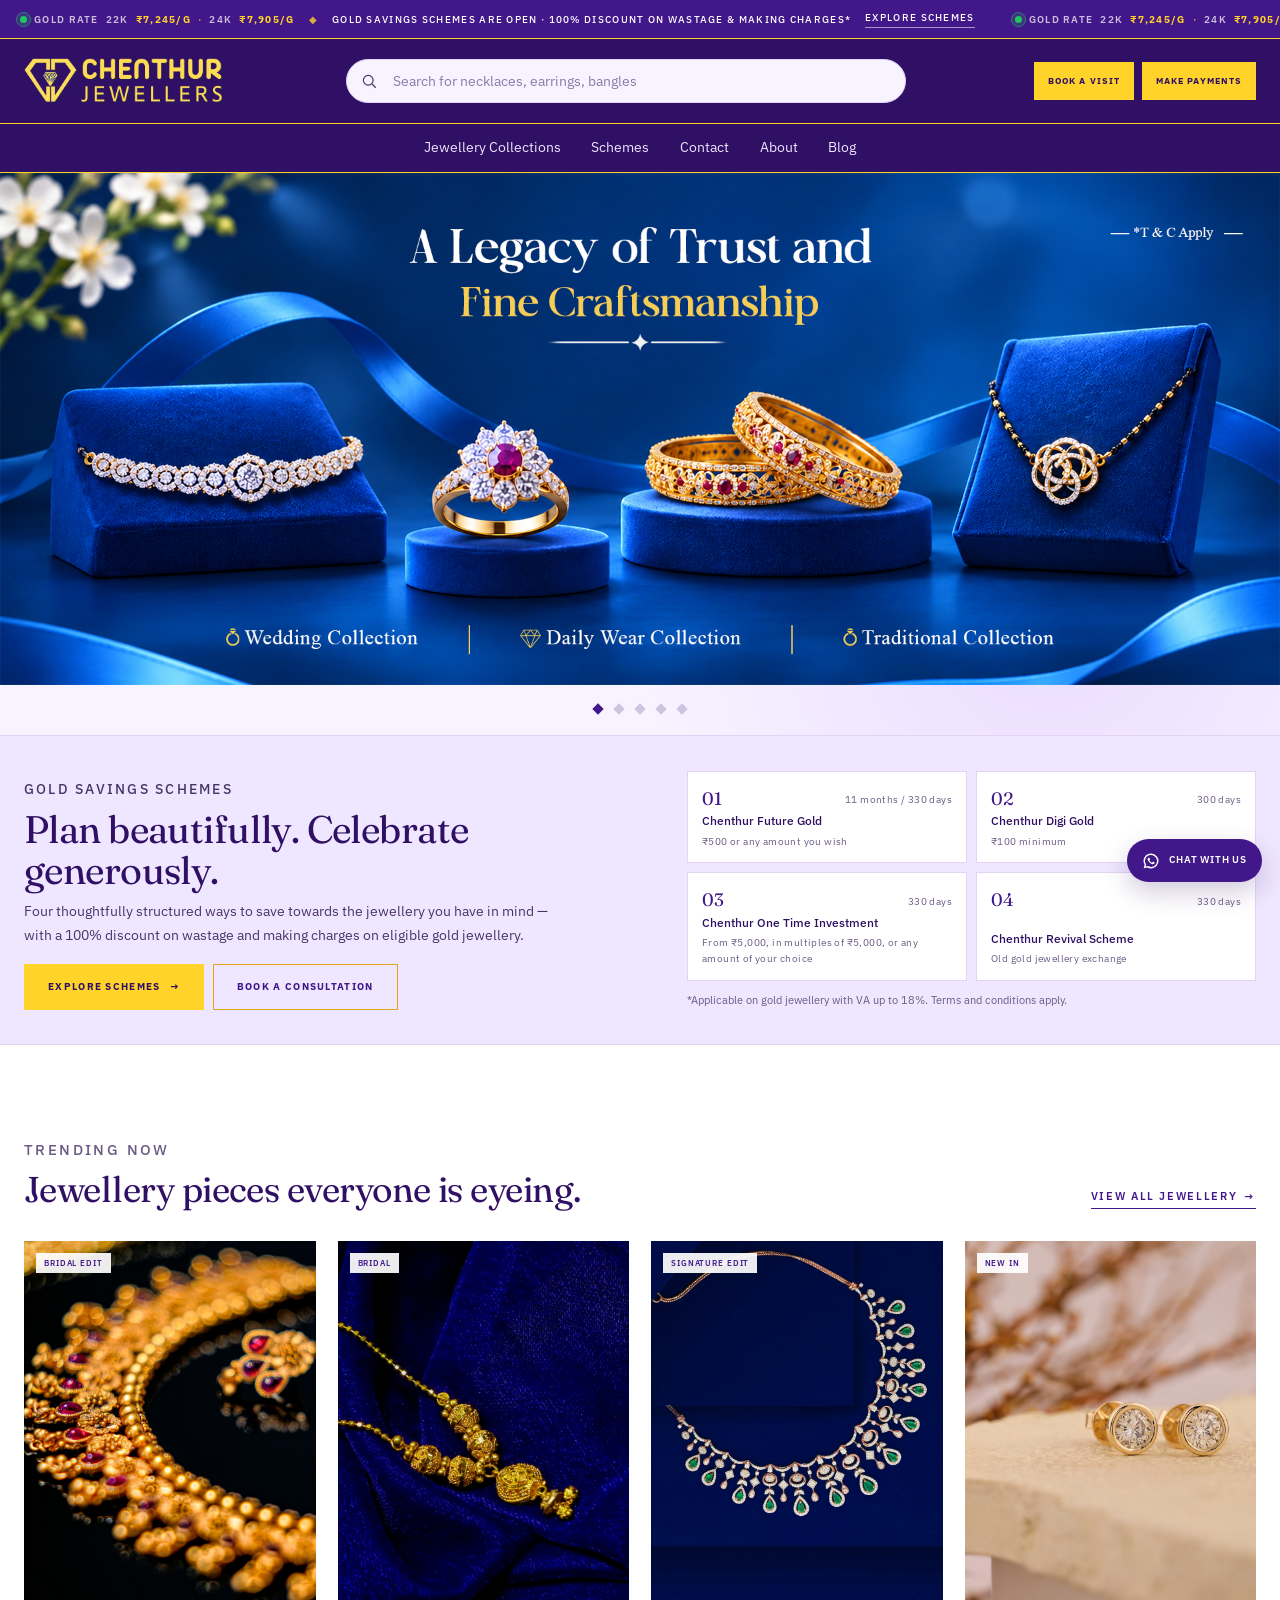
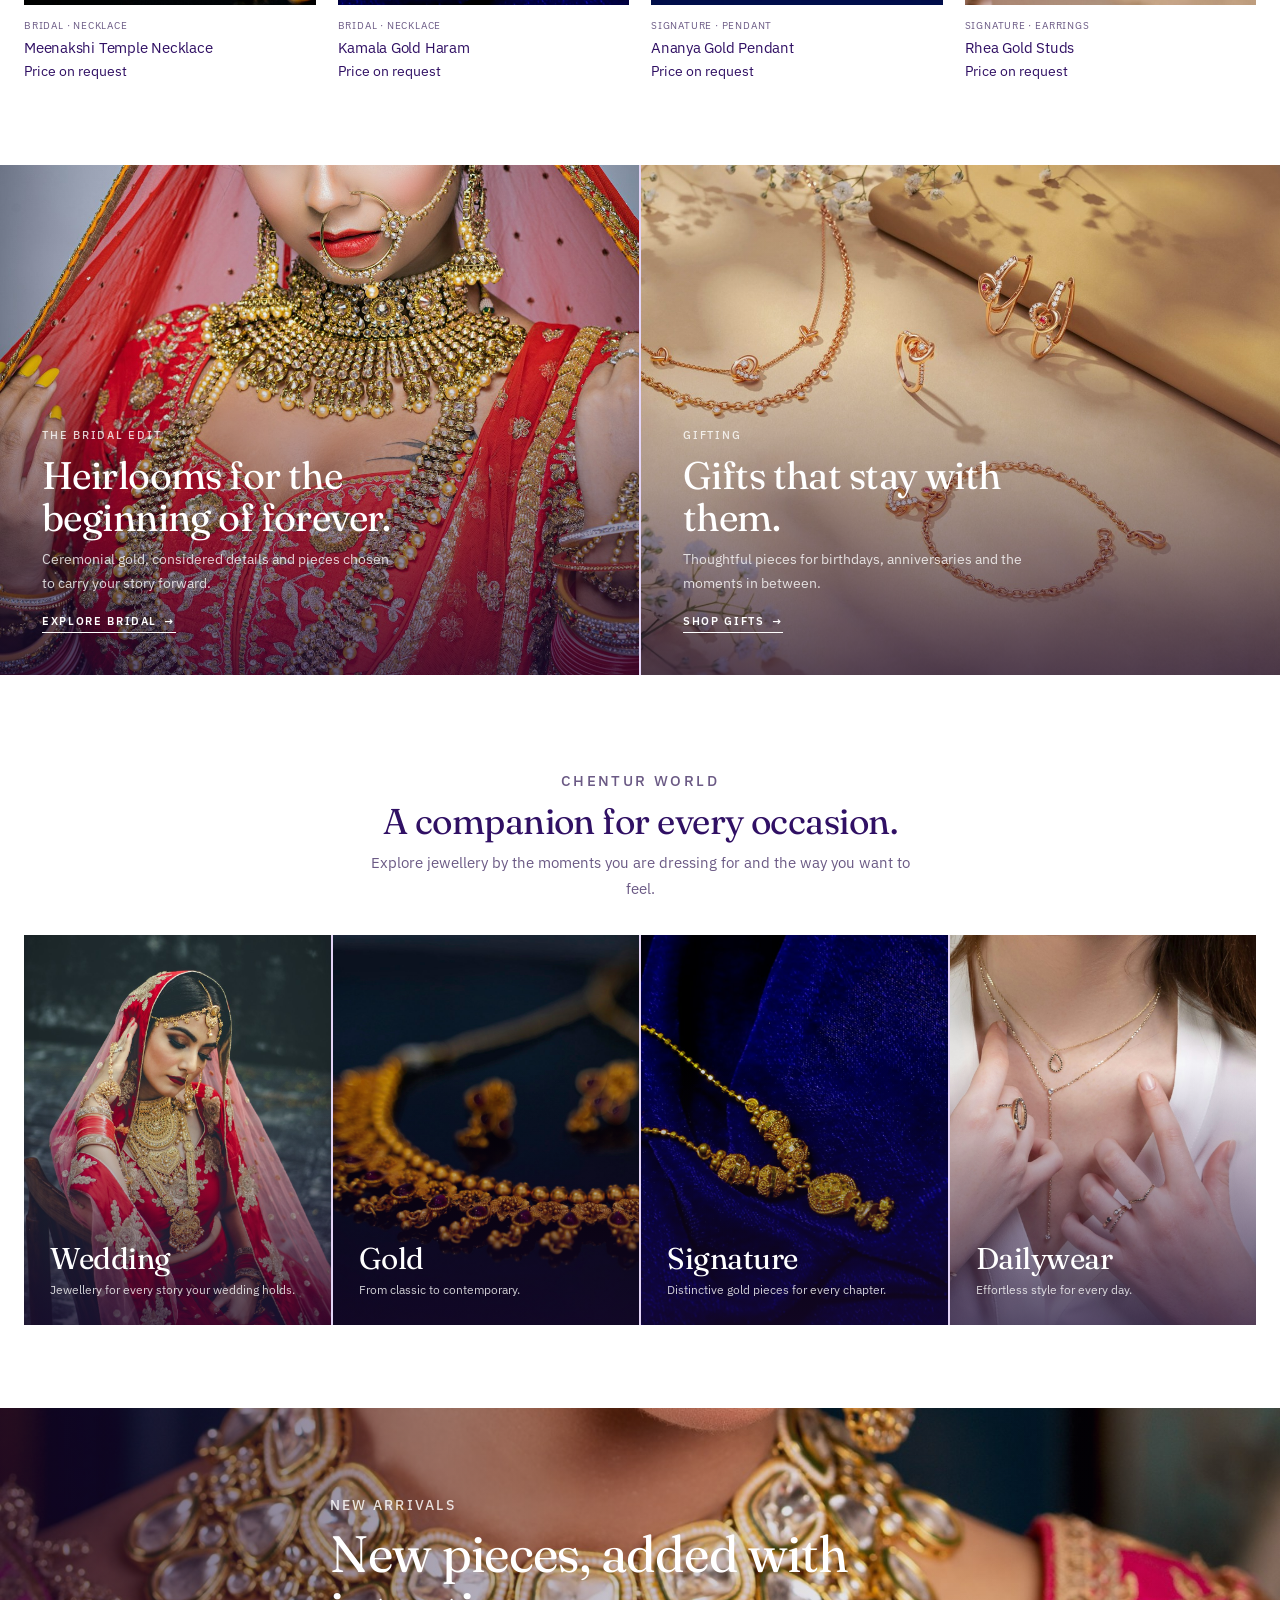
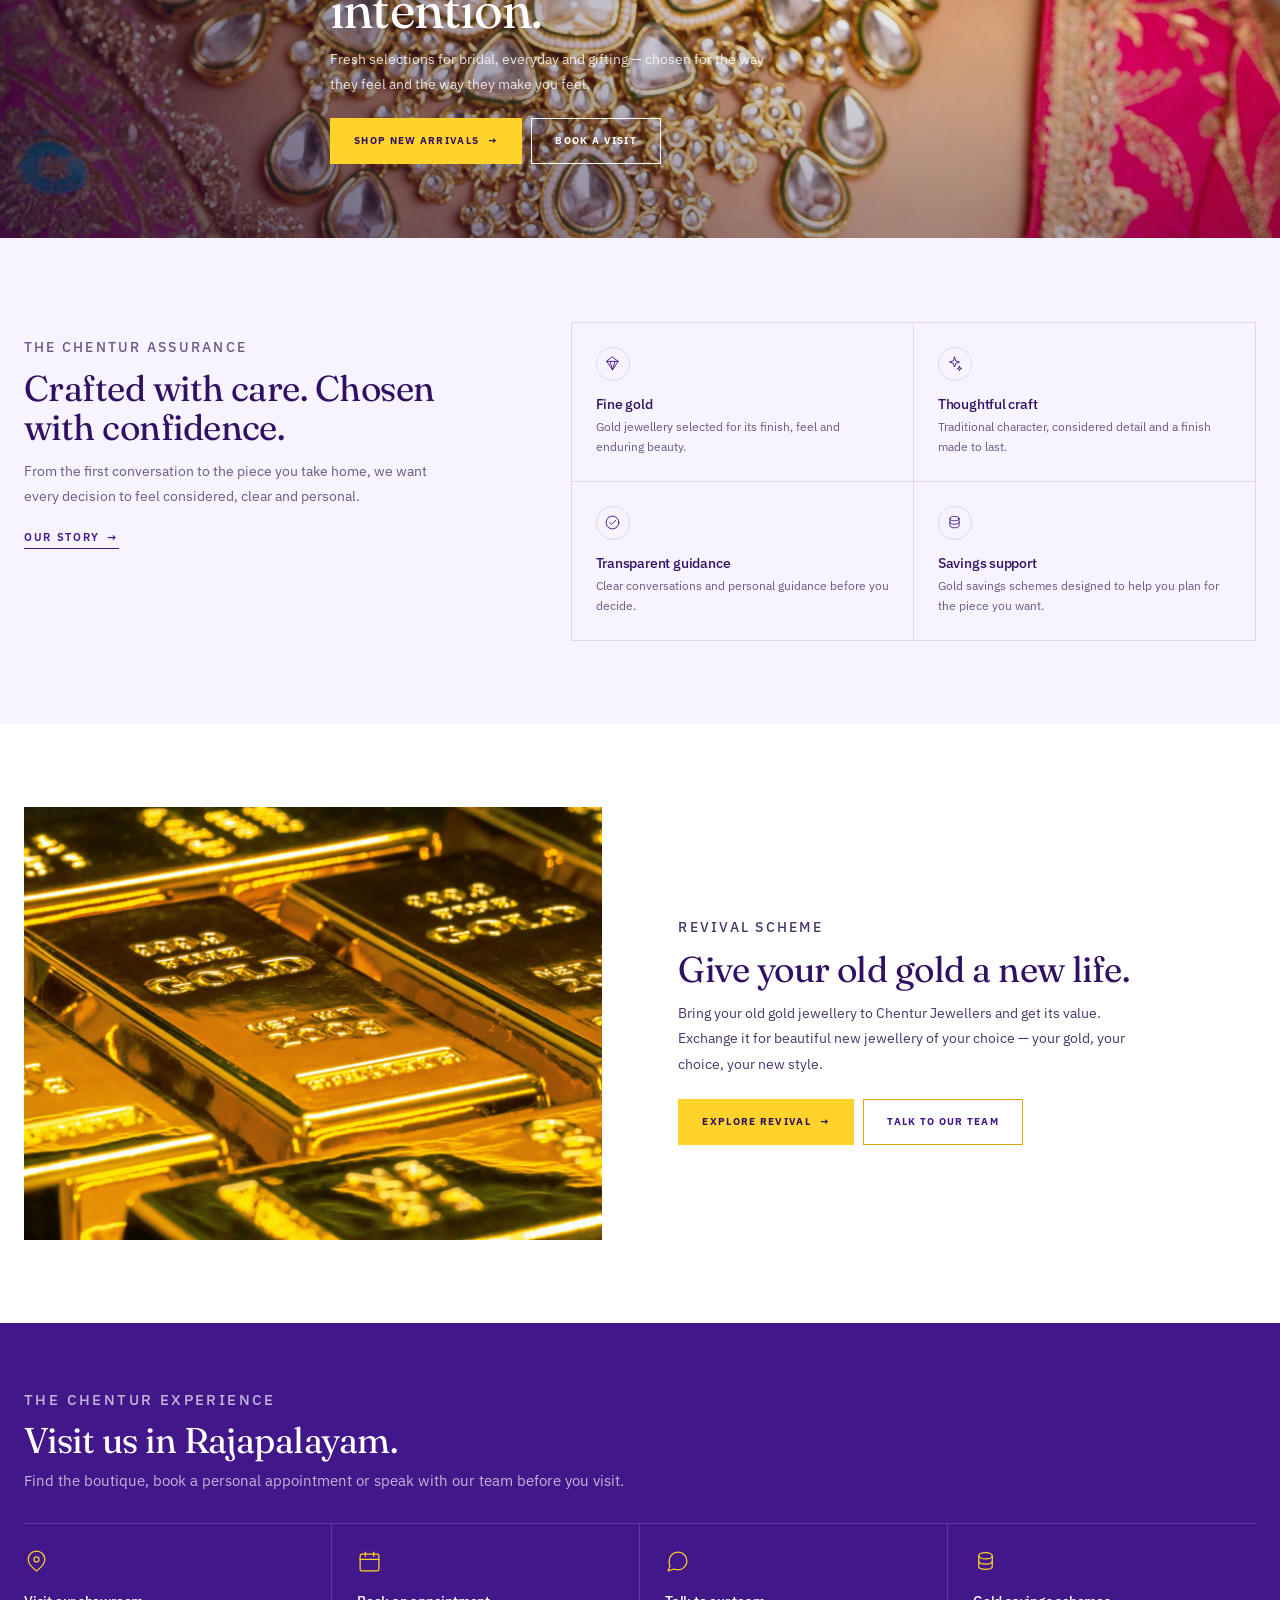
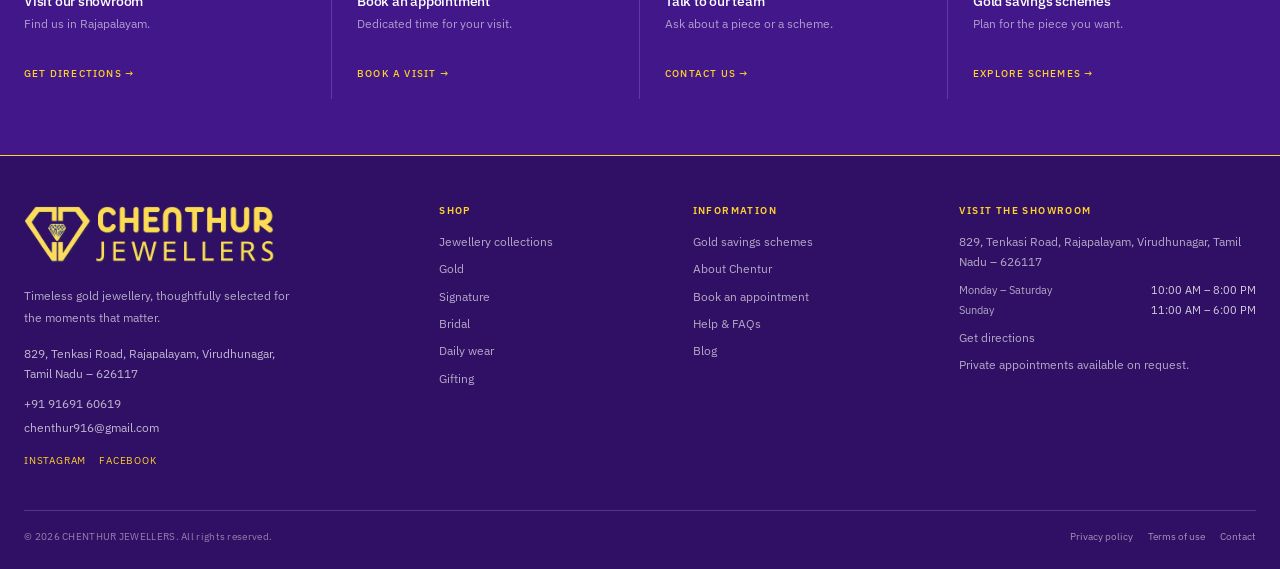
==== commit 2ed5f936: "Updated website files" ====
--- a/index.html
+++ b/index.html
@@ -8,7 +8,8 @@
   <meta property="og:description" content="Timeless gold jewellery, thoughtfully selected for the moments that matter.">
   <meta property="og:type" content="website">
   <title>Chentur Jewellers | Fine Gold Jewellery, Rajapalayam</title>
-  <link rel="icon" type="image/svg+xml" href="assets/images/favicon.svg">
+  <link rel="icon" type="image/png" href="assets/images/favicon.png">
+  <link rel="apple-touch-icon" href="assets/images/favicon.png">
   <link rel="preconnect" href="https://fonts.googleapis.com">
   <link rel="preconnect" href="https://fonts.gstatic.com" crossorigin>
   <link rel="preload" as="image" href="assets/images/home/hero-model-wide.jpg" media="(min-width: 761px)">
--- a/assets/css/main.css
+++ b/assets/css/main.css
@@ -518,6 +518,16 @@
   line-height: 1;
 }
 
+.brand__logo {
+  display: block;
+  width: auto;
+  height: 46px;
+}
+
+.brand--footer .brand__logo {
+  height: 58px;
+}
+
 .brand__name {
   font-family: var(--serif);
   font-size: 1.72rem;
@@ -703,27 +713,6 @@
   stroke-linecap: round;
   stroke-linejoin: round;
   stroke-width: 1.5;
-}
-
-.wishlist-count {
-  position: absolute;
-  top: 5px;
-  right: 4px;
-  display: grid;
-  min-width: 16px;
-  height: 16px;
-  padding: 0 4px;
-  place-items: center;
-  border-radius: 999px;
-  background: var(--gold);
-  color: var(--maroon-deep);
-  font-size: 9px;
-  font-weight: 600;
-  line-height: 1;
-}
-
-.wishlist-count[hidden] {
-  display: none;
 }
 
 .header-visit {
@@ -1280,9 +1269,8 @@
 .hero-slide__scrim {
   position: absolute;
   inset: 0;
-  background:
-    linear-gradient(90deg, rgba(24, 8, 48, 0.72), rgba(24, 8, 48, 0.3) 48%, rgba(24, 8, 48, 0.04) 76%),
-    linear-gradient(0deg, rgba(24, 8, 48, 0.42), transparent 58%);
+  display: none;
+  background: none;
 }
 
 .hero-slide__brand {
@@ -1308,6 +1296,7 @@
   padding: 0 52px 42px;
   opacity: 0;
   pointer-events: none;
+  text-shadow: 0 1px 14px rgba(24, 8, 48, 0.55);
   transform: translateY(10px);
   transition:
     opacity 0.45s ease 0.2s,
@@ -1667,47 +1656,6 @@
   text-transform: uppercase;
 }
 
-.wishlist-btn {
-  position: absolute;
-  top: 9px;
-  right: 9px;
-  z-index: 3;
-  display: grid;
-  width: 35px;
-  height: 35px;
-  place-items: center;
-  border: 0;
-  border-radius: 50%;
-  background: rgba(255, 255, 255, 0.93);
-  color: var(--ink-soft);
-  cursor: pointer;
-  transition: color 0.25s ease, background-color 0.25s ease, transform 0.25s ease;
-}
-
-.wishlist-btn:hover {
-  transform: scale(1.05);
-  color: var(--maroon);
-  background: var(--white);
-}
-
-.wishlist-btn svg {
-  width: 17px;
-  height: 17px;
-  fill: none;
-  stroke: currentColor;
-  stroke-linecap: round;
-  stroke-linejoin: round;
-  stroke-width: 1.5;
-}
-
-.wishlist-btn.is-saved {
-  color: var(--maroon);
-}
-
-.wishlist-btn.is-saved svg {
-  fill: currentColor;
-}
-
 .product-card__body {
   padding-top: 13px;
 }
@@ -2618,41 +2566,6 @@
   margin-top: 24px;
 }
 
-.pdp-wishlist {
-  display: inline-flex;
-  align-items: center;
-  gap: 7px;
-  min-height: 46px;
-  padding: 0 14px;
-  border: 1px solid var(--line);
-  background: var(--white);
-  color: var(--ink-soft);
-  cursor: pointer;
-  font-size: 10px;
-  font-weight: 600;
-  letter-spacing: 0.09em;
-  text-transform: uppercase;
-}
-
-.pdp-wishlist svg {
-  width: 17px;
-  height: 17px;
-  fill: none;
-  stroke: currentColor;
-  stroke-linecap: round;
-  stroke-linejoin: round;
-  stroke-width: 1.5;
-}
-
-.pdp-wishlist.is-saved {
-  border-color: var(--maroon);
-  color: var(--maroon);
-}
-
-.pdp-wishlist.is-saved svg {
-  fill: currentColor;
-}
-
 .pdp-availability {
   margin-top: 28px;
   padding: 17px 18px;
@@ -3759,45 +3672,6 @@
   margin-top: 20px;
 }
 
-.wishlist-section {
-  padding-block: 38px 76px;
-}
-
-.wishlist-empty {
-  max-width: 500px;
-  margin: 40px auto;
-  padding: 46px 24px;
-  border: 1px solid var(--line);
-  text-align: center;
-}
-
-.wishlist-empty svg {
-  width: 38px;
-  height: 38px;
-  margin-inline: auto;
-  fill: none;
-  stroke: var(--maroon);
-  stroke-linecap: round;
-  stroke-linejoin: round;
-  stroke-width: 1.2;
-}
-
-.wishlist-empty h2 {
-  margin-top: 18px;
-  font-size: 30px;
-}
-
-.wishlist-empty p {
-  margin-top: 8px;
-  color: var(--muted);
-  font-size: 13px;
-  line-height: 1.7;
-}
-
-.wishlist-empty .btn {
-  margin-top: 20px;
-}
-
 .legal-page {
   padding-block: 38px 76px;
 }
@@ -4094,6 +3968,155 @@
   line-height: 1.6;
 }
 
+.blog-grid {
+  display: grid;
+  grid-template-columns: repeat(3, minmax(0, 1fr));
+  gap: clamp(20px, 3vw, 34px);
+}
+
+.blog-card {
+  display: block;
+  min-width: 0;
+}
+
+.blog-card__media {
+  position: relative;
+  display: block;
+  aspect-ratio: 4 / 3;
+  overflow: hidden;
+  background: var(--cream);
+}
+
+.blog-card__media img {
+  width: 100%;
+  height: 100%;
+  object-fit: cover;
+  transition: transform 0.8s var(--ease);
+}
+
+.blog-card:hover .blog-card__media img,
+.blog-card:focus-visible .blog-card__media img {
+  transform: scale(1.04);
+}
+
+.blog-card__title {
+  display: block;
+  margin-top: 14px;
+  color: var(--ink);
+  font-family: var(--serif);
+  font-size: clamp(1.1rem, 1.5vw, 1.35rem);
+  line-height: 1.25;
+  transition: color 0.25s ease;
+}
+
+.blog-card:hover .blog-card__title {
+  color: var(--maroon);
+}
+
+.blog-empty {
+  color: var(--muted);
+  font-size: 15px;
+}
+
+.blog-post {
+  padding-block: 34px clamp(56px, 6.5vw, 88px);
+}
+
+.blog-post__head .breadcrumbs {
+  margin-bottom: 22px;
+}
+
+.blog-post__head h1 {
+  max-width: 900px;
+  margin-top: 10px;
+  font-size: clamp(2.2rem, 4.2vw, 3.8rem);
+  line-height: 1.05;
+}
+
+.blog-post__meta {
+  margin-top: 14px;
+  color: var(--muted);
+  font-size: 12px;
+  letter-spacing: 0.06em;
+  line-height: 1.6;
+  text-transform: uppercase;
+}
+
+.blog-post__cover {
+  margin: clamp(28px, 4vw, 44px) auto;
+  overflow: hidden;
+  background: var(--cream);
+}
+
+.blog-post__cover img {
+  display: block;
+  width: 100%;
+  height: auto;
+  aspect-ratio: 16 / 9;
+  object-fit: cover;
+}
+
+.blog-post__body {
+  max-width: 760px;
+}
+
+.blog-post__body p {
+  margin-top: 20px;
+  color: var(--ink-soft);
+  font-size: 16px;
+  line-height: 1.85;
+}
+
+.blog-post__body h2 {
+  margin-top: 40px;
+  font-size: clamp(1.5rem, 2.4vw, 2rem);
+}
+
+.blog-post__body ul {
+  margin-top: 20px;
+  padding-left: 20px;
+  color: var(--ink-soft);
+  font-size: 16px;
+  line-height: 1.8;
+}
+
+.blog-post__body li {
+  margin-top: 8px;
+}
+
+.blog-post__body blockquote {
+  margin-top: 32px;
+  padding: 8px 0 8px 24px;
+  border-left: 2px solid var(--gold);
+  color: var(--maroon);
+  font-family: var(--serif);
+  font-size: clamp(1.25rem, 2vw, 1.6rem);
+  line-height: 1.4;
+}
+
+.blog-post__figure {
+  margin-top: 32px;
+}
+
+.blog-post__figure img {
+  display: block;
+  width: 100%;
+  height: auto;
+  background: var(--cream);
+}
+
+.blog-post__figure figcaption {
+  margin-top: 10px;
+  color: var(--muted);
+  font-size: 12px;
+  line-height: 1.6;
+}
+
+.blog-post__back {
+  max-width: 760px;
+  margin-top: 44px;
+}
+
 @media (max-width: 1180px) {
   .header-main__inner {
     gap: 20px;
@@ -4127,6 +4150,10 @@
 @media (max-width: 1024px) {
   .container {
     width: min(calc(100% - 36px), var(--container));
+  }
+
+  .blog-grid {
+    grid-template-columns: repeat(2, minmax(0, 1fr));
   }
 
   [id] {
@@ -4146,6 +4173,10 @@
     position: absolute;
     left: 50%;
     transform: translateX(-50%);
+  }
+
+  .brand__logo {
+    height: 40px;
   }
 
   .brand__name {
@@ -4317,6 +4348,20 @@
     width: min(calc(100% - 28px), var(--container));
   }
 
+  .blog-grid {
+    grid-template-columns: 1fr;
+    gap: 26px;
+  }
+
+  .blog-post__cover img {
+    aspect-ratio: 4 / 3;
+  }
+
+  .blog-post__body p,
+  .blog-post__body ul {
+    font-size: 15px;
+  }
+
   .section {
     padding-block: 46px;
   }
@@ -4335,6 +4380,14 @@
 
   .header-main {
     height: 66px;
+  }
+
+  .brand__logo {
+    height: 34px;
+  }
+
+  .brand--footer .brand__logo {
+    height: 48px;
   }
 
   .brand__name {
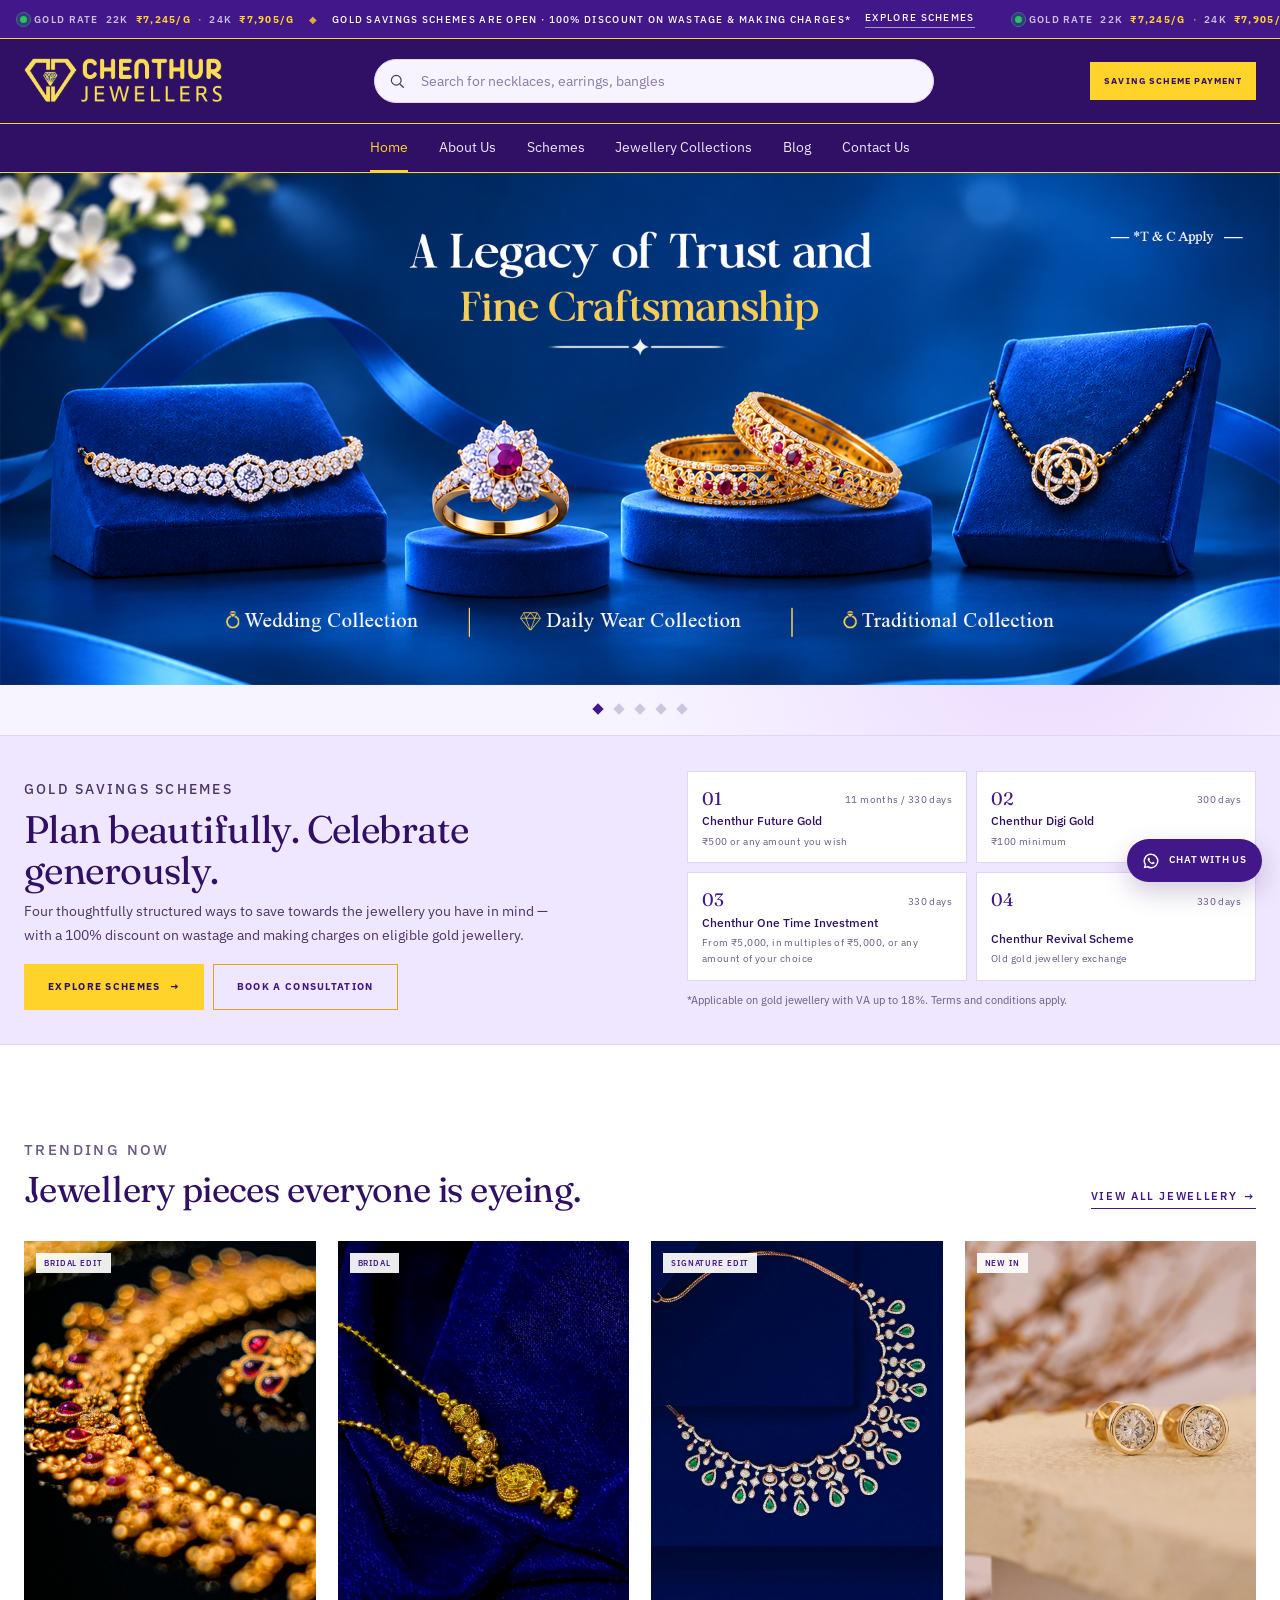
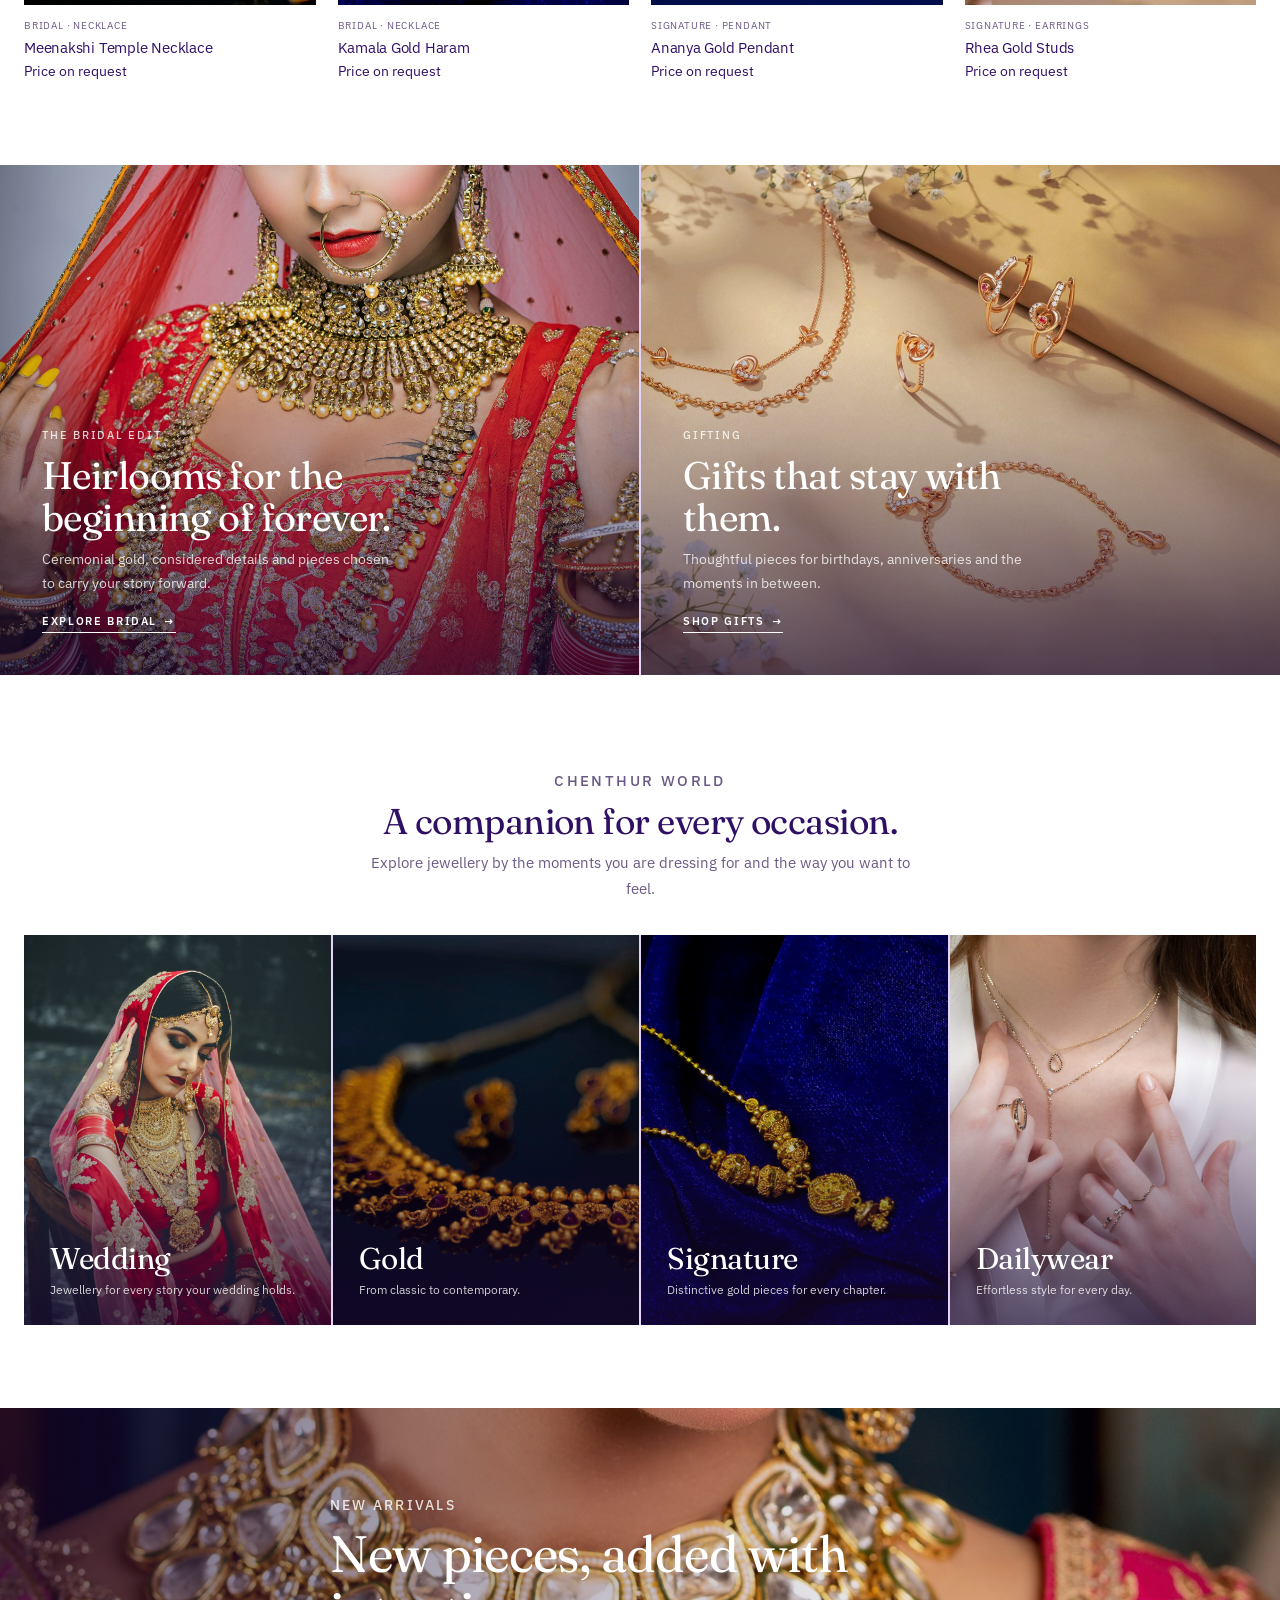
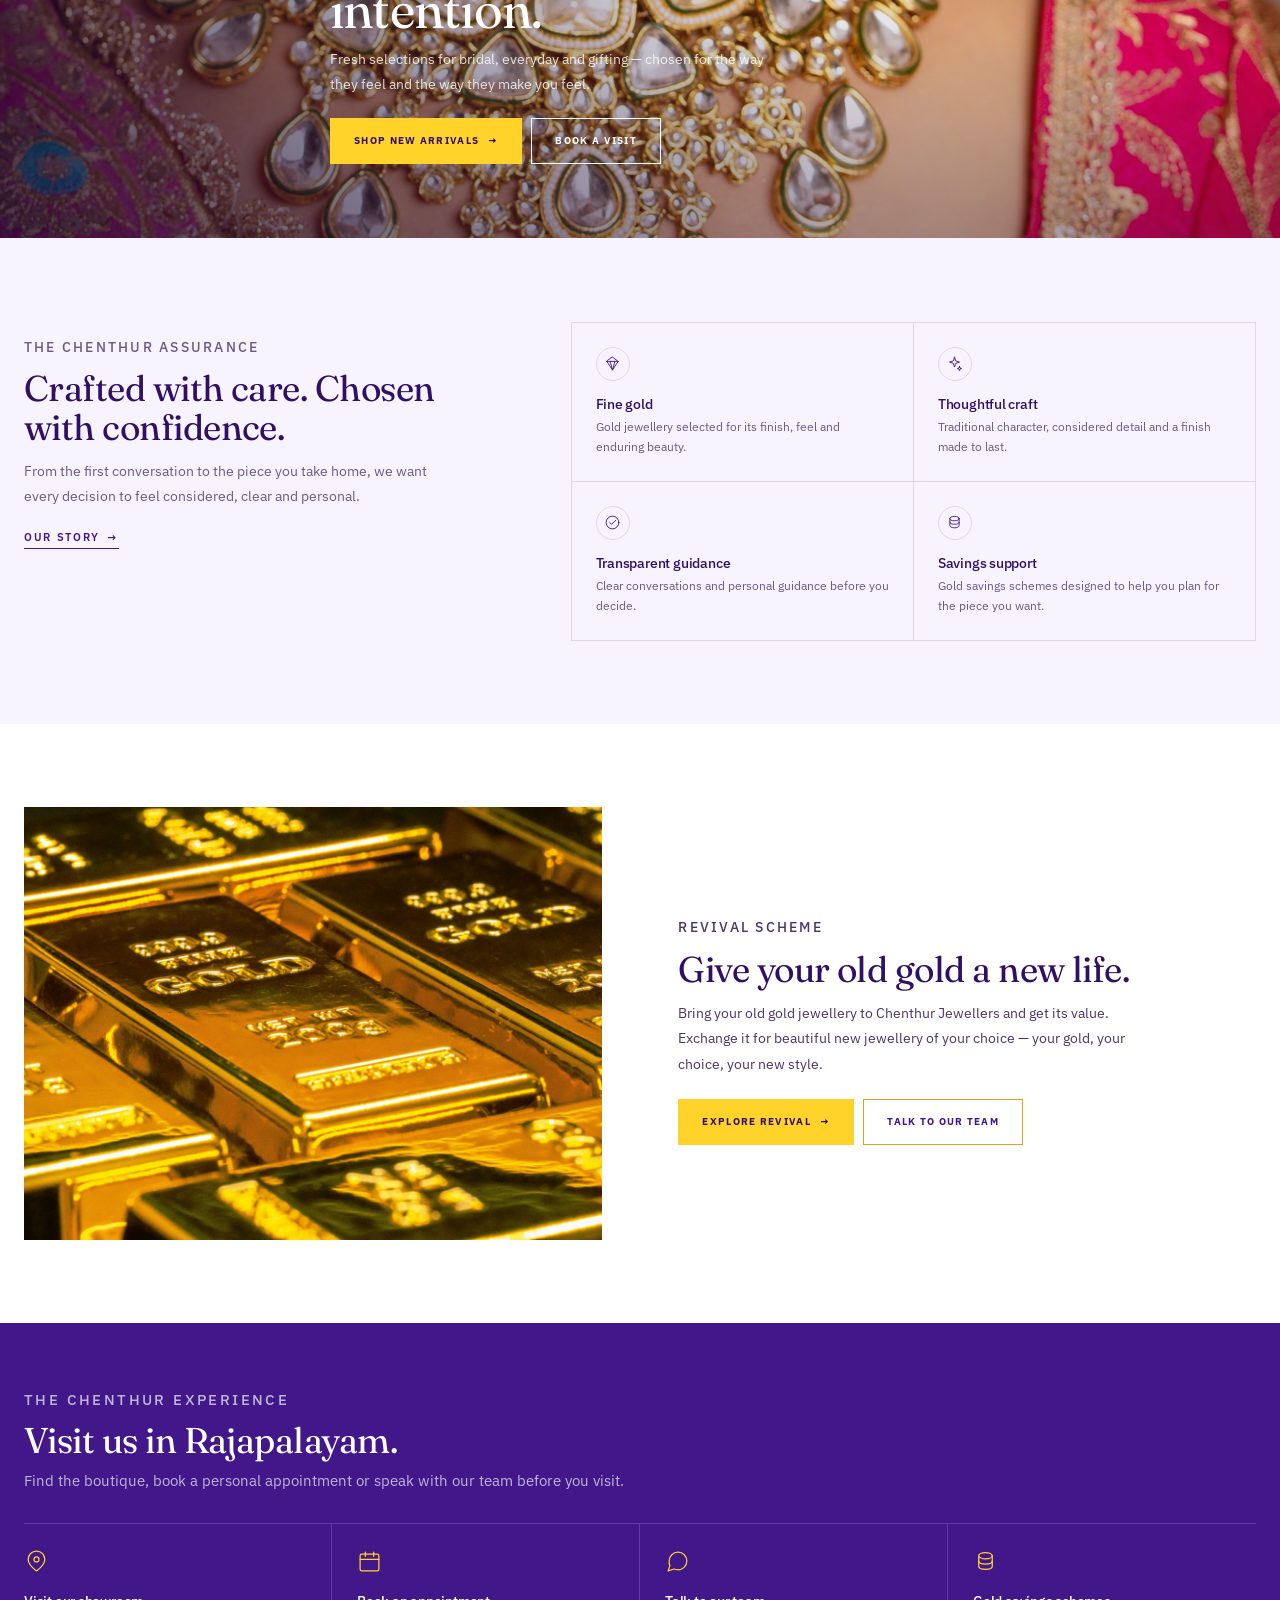
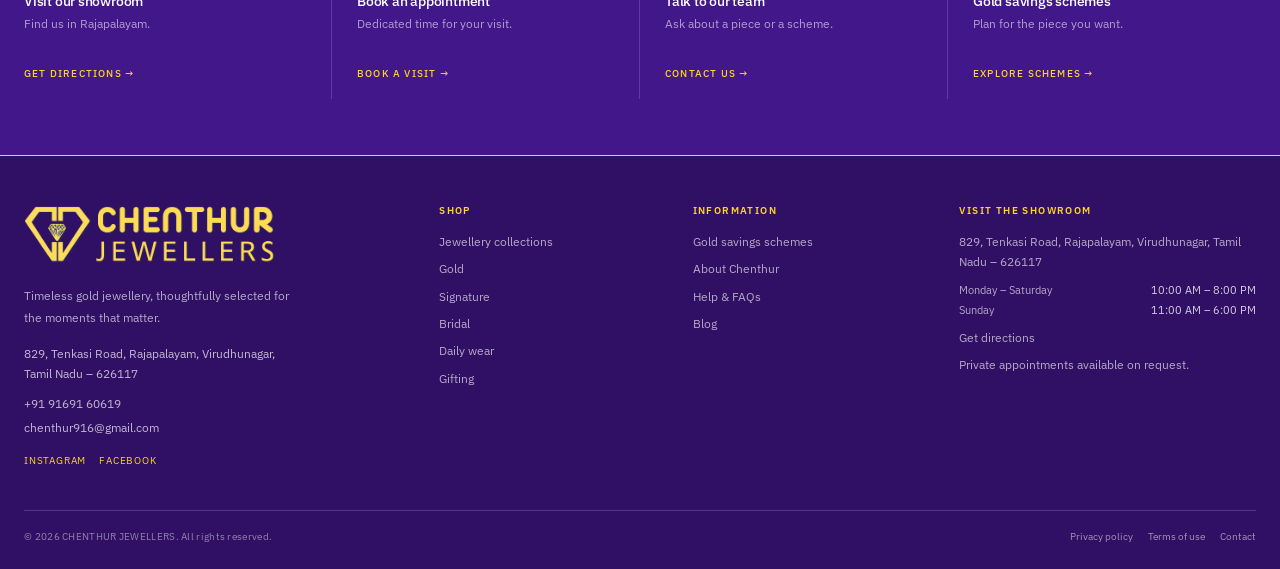
==== commit 34636fb9: "Updated website" ====
--- a/index.html
+++ b/index.html
@@ -3,11 +3,11 @@
 <head>
   <meta charset="UTF-8">
   <meta name="viewport" content="width=device-width, initial-scale=1.0">
-  <meta name="description" content="Chentur Jewellers, Rajapalayam — fine gold jewellery, bridal collections, everyday pieces and gold savings schemes.">
-  <meta property="og:title" content="Chentur Jewellers | Fine Gold Jewellery">
+  <meta name="description" content="Chenthur Jewellers, Rajapalayam — fine gold jewellery, bridal collections, everyday pieces and gold savings schemes.">
+  <meta property="og:title" content="Chenthur Jewellers | Fine Gold Jewellery">
   <meta property="og:description" content="Timeless gold jewellery, thoughtfully selected for the moments that matter.">
   <meta property="og:type" content="website">
-  <title>Chentur Jewellers | Fine Gold Jewellery, Rajapalayam</title>
+  <title>Chenthur Jewellers | Fine Gold Jewellery, Rajapalayam</title>
   <link rel="icon" type="image/png" href="assets/images/favicon.png">
   <link rel="apple-touch-icon" href="assets/images/favicon.png">
   <link rel="preconnect" href="https://fonts.googleapis.com">
@@ -24,7 +24,7 @@
 
   <main id="main">
     <section class="hero-carousel" data-hero-carousel aria-roledescription="carousel" aria-label="Featured collections">
-      <h1 class="visually-hidden">Fine gold jewellery at Chentur Jewellers, Rajapalayam.</h1>
+      <h1 class="visually-hidden">Fine gold jewellery at Chenthur Jewellers, Rajapalayam.</h1>
       <div class="hero-carousel__viewport" data-hero-viewport>
         <div class="hero-track" data-hero-track></div>
       </div>
@@ -89,7 +89,7 @@
     <section class="section">
       <div class="container">
         <div class="section-head section-head--center">
-          <p class="eyebrow">Chentur World</p>
+          <p class="eyebrow">Chenthur World</p>
           <h2>A companion for every occasion.</h2>
           <p>Explore jewellery by the moments you are dressing for and the way you want to feel.</p>
         </div>
@@ -116,7 +116,7 @@
     <section class="section assurance-section">
       <div class="container assurance-grid">
         <div class="assurance-intro">
-          <p class="eyebrow">The Chentur assurance</p>
+          <p class="eyebrow">The Chenthur assurance</p>
           <h2>Crafted with care. Chosen with confidence.</h2>
           <p>From the first conversation to the piece you take home, we want every decision to feel considered, clear and personal.</p>
           <a class="text-link" href="about.html">Our story <span aria-hidden="true">→</span></a>
@@ -133,7 +133,7 @@
         <div class="revival-copy">
           <p class="eyebrow">Revival scheme</p>
           <h2>Give your old gold a new life.</h2>
-          <p>Bring your old gold jewellery to Chentur Jewellers and get its value. Exchange it for beautiful new jewellery of your choice — your gold, your choice, your new style.</p>
+          <p>Bring your old gold jewellery to Chenthur Jewellers and get its value. Exchange it for beautiful new jewellery of your choice — your gold, your choice, your new style.</p>
           <div class="revival-actions">
             <a class="btn btn--primary" href="schemes.html#revival">Explore Revival <span aria-hidden="true">→</span></a>
             <a class="btn btn--outline" href="contact.html">Talk to our team</a>
@@ -146,7 +146,7 @@
       <div class="container">
         <div class="section-head">
           <div class="section-head__copy">
-            <p class="eyebrow">The Chentur experience</p>
+            <p class="eyebrow">The Chenthur experience</p>
             <h2>Visit us in Rajapalayam.</h2>
             <p>Find the boutique, book a personal appointment or speak with our team before you visit.</p>
           </div>
--- a/assets/css/main.css
+++ b/assets/css/main.css
@@ -4169,7 +4169,7 @@
     justify-content: space-between;
   }
 
-  .brand {
+  .header-main .brand {
     position: absolute;
     left: 50%;
     transform: translateX(-50%);
